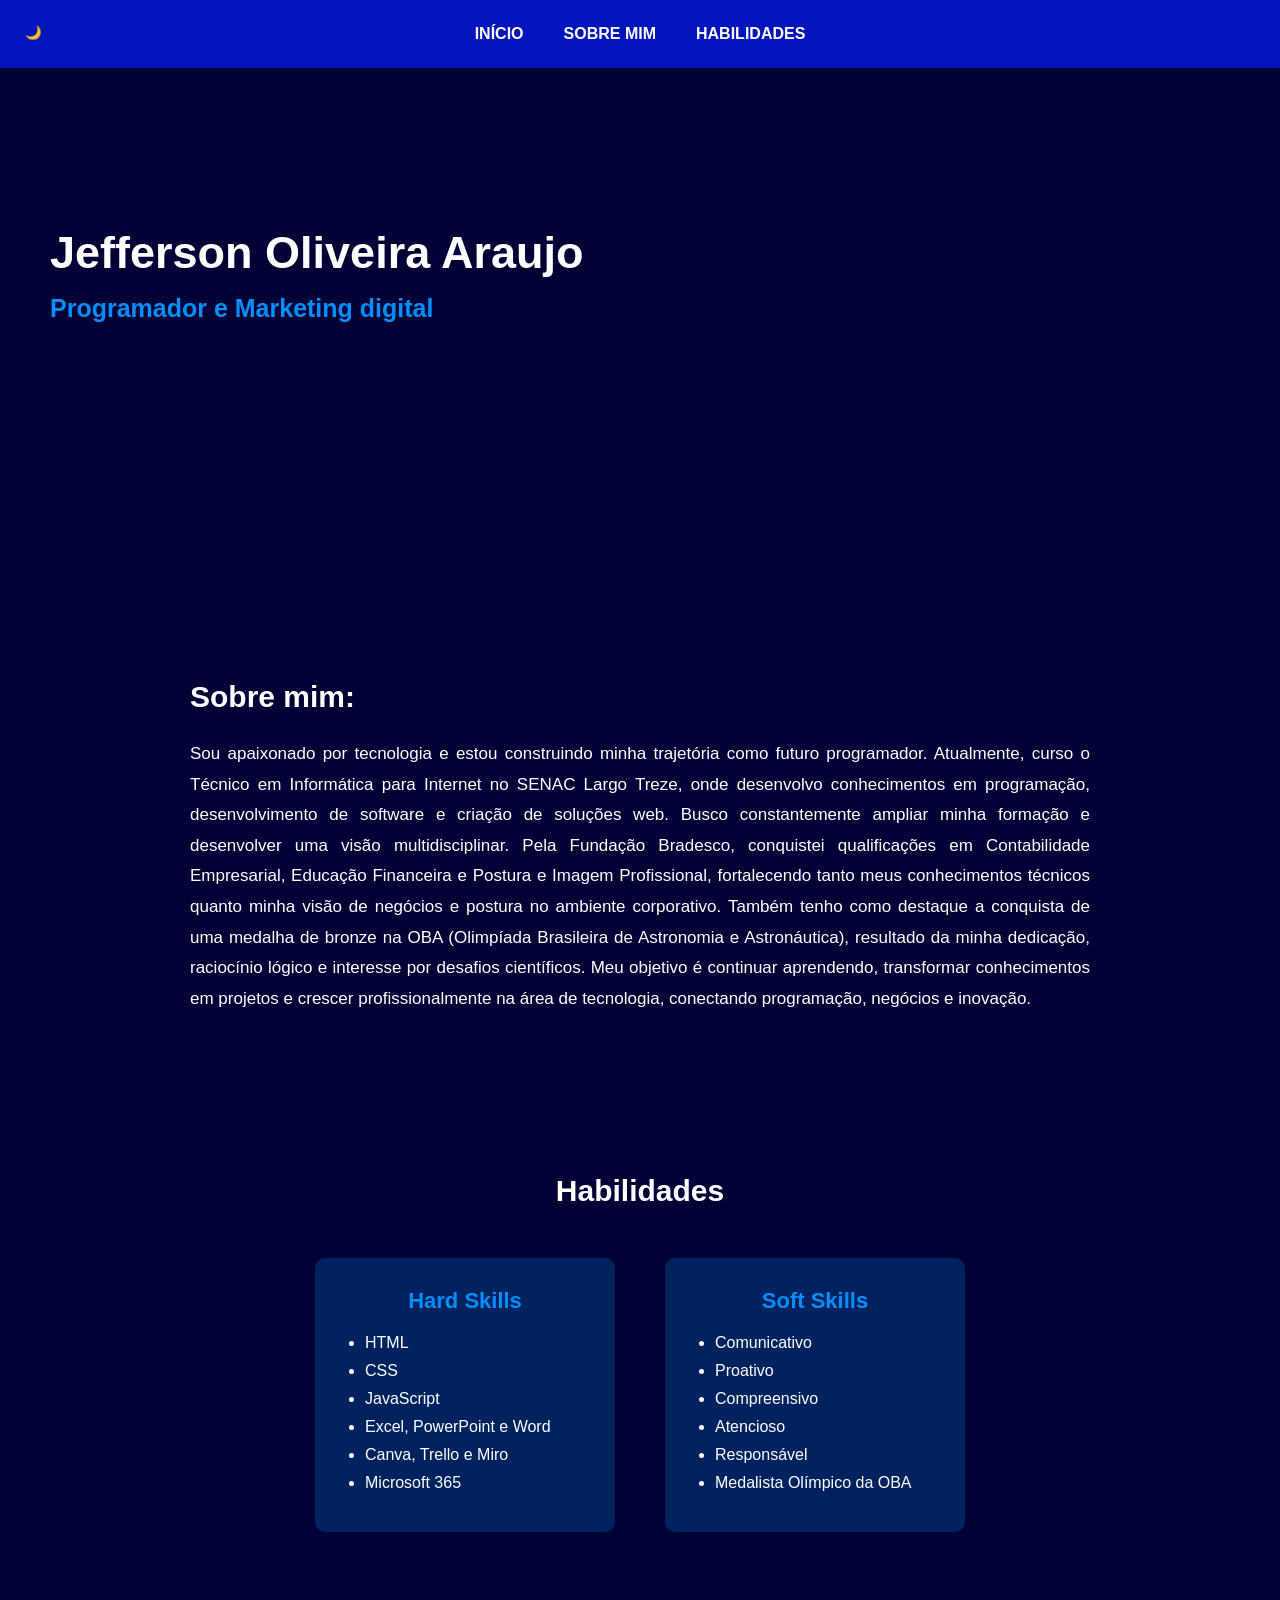
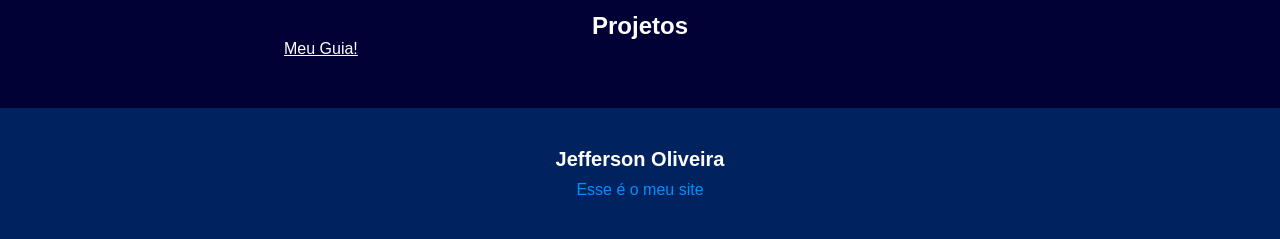
==== index.html @ c3631043 "Coloquei meu Guia" ====
<!DOCTYPE html>

<html lang="pt-BR">

<head>
   <title>Jefferson Oliveira Araujo</title>
   <link rel="stylesheet" href="style.css">
</head>

<body id="modoEscuro" class="modoClaro">
<header>

    <nav>
        <a href="#apres">Início</a>
        <a href="#sobre">Sobre mim</a>
        <a href="#habil">Habilidades</a>
    </nav>

    <button id="simples">🌙</button>
</header>


<main>

    <section id="apres">

        <div class="apresentacao">

            <h1>Jefferson Oliveira Araujo</h1>
            <h2>Programador e Marketing digital</h2>

        </div>

    </section>


    <section id="sobre">

        <div class="sobreTexto">

            <h3>Sobre mim:</h3>

            <p>
                Sou apaixonado por tecnologia e estou construindo minha trajetória como futuro programador.
                Atualmente, curso o Técnico em Informática para Internet no SENAC Largo Treze, onde desenvolvo
                conhecimentos em programação, desenvolvimento de software e criação de soluções web.

                Busco constantemente ampliar minha formação e desenvolver uma visão multidisciplinar.
                Pela Fundação Bradesco, conquistei qualificações em Contabilidade Empresarial, Educação
                Financeira e Postura e Imagem Profissional, fortalecendo tanto meus conhecimentos técnicos
                quanto minha visão de negócios e postura no ambiente corporativo.

                Também tenho como destaque a conquista de uma medalha de bronze na OBA (Olimpíada Brasileira
                de Astronomia e Astronáutica), resultado da minha dedicação, raciocínio lógico e interesse
                por desafios científicos.

                Meu objetivo é continuar aprendendo, transformar conhecimentos em projetos e crescer
                profissionalmente na área de tecnologia, conectando programação, negócios e inovação.
            </p>

        </div>

    </section>


    <section id="habil">

        <h3>Habilidades</h3>

        <div class="skillsContainer">

            <div class="skillBlock">

                <h4>Hard Skills</h4>

                <ul>
                    <li>HTML</li>
                    <li>CSS</li>
                    <li>JavaScript</li>
                    <li>Excel, PowerPoint e Word</li>
                    <li>Canva, Trello e Miro</li>
                    <li>Microsoft 365</li>
                </ul>

            </div>


            <div class="skillBlock">

                <h4>Soft Skills</h4>

                <ul>
                    <li>Comunicativo</li>
                    <li>Proativo</li>
                    <li>Compreensivo</li>
                    <li>Atencioso</li>
                    <li>Responsável</li>
                    <li>Medalista Olímpico da OBA</li>
                </ul>

            </div>

        </div>

    </section>

    <section>

        <h1 class="projeto">Projetos</h1>

        <a href="https://jeffersonoli2003.github.io/Guia/" id="guia">
            Meu Guia!
        </a>

    </section>
</main>


<footer>

    <h5>Jefferson Oliveira</h5>

    <p>Esse é o meu site</p>

</footer>

    <script src="app.js"></script>
</body>

</html>
---- style.css ----
/* CONFIGURAÇÕES GERAIS */
* {
    margin: 0;
    padding: 0;
    box-sizing: border-box;
}


/*CORPO DO SITE */
#simples{
     background-color: rgba(0, 0, 0, 0);
     color: #FFFFFF;
     position: absolute;
     top: 25px;
     border: none;
     transition: 1.0s;

}
#simples:hover{
    scale: 150%;

    background-color: #ffffff00;

}

.modoClaro{
    /* Cor de fundo da página */
    background-color: #010135;
    /* Cor padrão dos textos */
    color: #FFFFFF;
}
.modoEscuro{
    /* Cor de fundo da página */
    background-color: #0000ff;
    /* Cor padrão dos textos */
    color: #FFFFFF;
}

body {
    /* Fonte principal do site */
    font-family: Verdana, Geneva, Tahoma, sans-serif;


    /* Faz a página ocupar pelo menos a altura da tela */
    min-height: 100vh;
}


/*MENU*/

/* Cabeçalho */
header {
    width: 100%;

    /* Cor azul do menu */
    background-color: #0215bd;

    /* Espaçamento interno */
    padding: 25px;

    /* Deixa o menu fixo no topo */
    position: fixed;

    top: 0;
    left: 0;

    /* Faz o menu ficar acima dos outros elementos */
    z-index: 1000;
}


/* Área onde ficam os links */
nav {
    display: flex;

    /* Centraliza os links */
    justify-content: center;

    /* Alinha verticalmente */
    align-items: center;

    /* Espaço entre os links */
    gap: 40px;

}


/* Links do menu */
nav a {
    /* Cor do texto */
    color: #ffffff;

    /* Retira o sublinhado */
    text-decoration: none;

    /* Deixa o texto em maiúsculo */
    text-transform: uppercase;

    /* Deixa o texto em negrito */
    font-weight: bold;

    /* Tamanho da letra */
    font-size: 16px;

    /* IMPORTANTE:
       não colocamos background-color aqui.
       Assim o link fica transparente e mostra
       o fundo azul do menu. */
}


/* Quando passar o mouse no link */
nav a:hover {
    color: #FFFFFF;

    /* Aparece o sublinhado */
    text-decoration: underline;
}


/* ================================
   APRESENTAÇÃO
   ================================ */

#apres {
    /* Altura mínima da seção */
    min-height: 400px;

    /* Espaço para não ficar escondido atrás
       do menu fixo */
    padding-top: 150px;

    /* Espaço do lado esquerdo */
    padding-left: 50px;

    /* Usa Flexbox */
    display: flex;

    /* Centraliza verticalmente */
    align-items: center;
}


/* Título principal */
.apresentacao h1 { /* AQUI É MEU NOME*/
    font-size: 45px;

    /* Espaço abaixo do título */
    margin-bottom: 15px;
}


/* Subtítulo */
.apresentacao h2 { /* AQUI É O QUE EU SOU*/
    font-size: 25px;

    /* Azul claro */
    color: #028efa;
    
}


/* ================================
   SOBRE MIM
   ================================ */

#sobre {
    /* Espaçamento interno */
    padding: 80px 50px;

    /* Flexbox */
    display: flex;

    /* Centraliza o conteúdo */
    justify-content: center;
}


/* Área do texto */
.sobreTexto {
    /* Impede que o texto fique muito largo */
    max-width: 900px;
    /* Isso aqui faz o texto descer */
    margin-top: 200px;
}


/* Título "Sobre mim" */
.sobreTexto h3 {
    font-size: 30px;

    margin-bottom: 25px;
}


/* Parágrafo */
.sobreTexto p {
    font-size: 17px;

    /* Espaçamento entre as linhas */
    line-height: 1.8;

    /* Deixa o texto justificado */
    text-align: justify;
}


/* ================================
   HABILIDADES
   ================================ */

#habil {
    padding: 80px 50px;

    /* Centraliza os textos */
    text-align: center;
}


/* Título da seção */
#habil h3 {
    font-size: 30px;

    margin-bottom: 50px;
}


/* Container das habilidades */
.skillsContainer {
    display: flex;

    /* Centraliza os blocos */
    justify-content: center;

    /* Espaço entre os blocos */
    gap: 50px;
}


/* Cada bloco de habilidade */
.skillBlock {
    width: 300px;

    /* Fundo azul escuro */
    background-color: #00235f;

    /* Arredonda os cantos */
    border-radius: 10px;

    /* Espaçamento interno */
    padding: 30px;

    /* Texto alinhado à esquerda */
    text-align: left;

    /*Transição do bloco para "Subir"*/
    transition: 0.5s;
}

.skillBlock:hover{
    scale: 105%;
    color: black;
    background-color: white;
}

/* Título dentro do bloco */
.skillBlock h4 {
    color: #028efa;

    font-size: 22px;

    margin-bottom: 20px;

    text-align: center;
}


/* Lista */
.skillBlock ul {
    padding-left: 20px;
}


/* Itens da lista */
.skillBlock li {
    margin-bottom: 10px;
}


/* ================================
   RODAPÉ
   ================================ */

footer {
    background-color: #00235f;

    padding: 40px;

    /* Centraliza o conteúdo */
    text-align: center;

    /* Espaço acima do rodapé */
    margin-top: 50px;
}


/* Título do rodapé */
footer h5 {
    font-size: 20px;

    margin-bottom: 10px;
}


/* Texto do rodapé */
footer p {
    color: #028efa;
}

.projeto{
    text-align: center;
}

#guia{
    color: rgb(255, 255, 255);
    margin-left:284px;
}


/* ================================
   CELULAR / TABLET
   ================================ */

/*
   Essas regras serão usadas quando
   a tela tiver no máximo 768px.
*/

@media (max-width: 768px) {

    /* Diminui o espaço entre os links */
    nav {
        gap: 15px;
    }


    /* Diminui o tamanho dos links */
    nav a {
        font-size: 12px;
    }


    /* APRESENTAÇÃO NO CELULAR */
    #apres {
        padding-left: 25px;

        /* Centraliza o texto */
        text-align: center;

        /* Centraliza horizontalmente */
        justify-content: center;
    }


    /* Diminui o título */
    .apresentacao h1 {
        font-size: 30px;
    }


    /* Diminui o subtítulo */
    .apresentacao h2 {
        font-size: 18px;
    }


    /* SOBRE MIM */
    #sobre {
        padding: 50px 25px;
    }


    .sobreTexto p {
        font-size: 15px;
    }


    /* HABILIDADES */

    /* Coloca os blocos um embaixo do outro */
    .skillsContainer {
        flex-direction: column;

        /* Centraliza os blocos */
        align-items: center;
    }


    /* Ajusta a largura dos blocos */
    .skillBlock {
        width: 100%;

        max-width: 350px;
    }
}
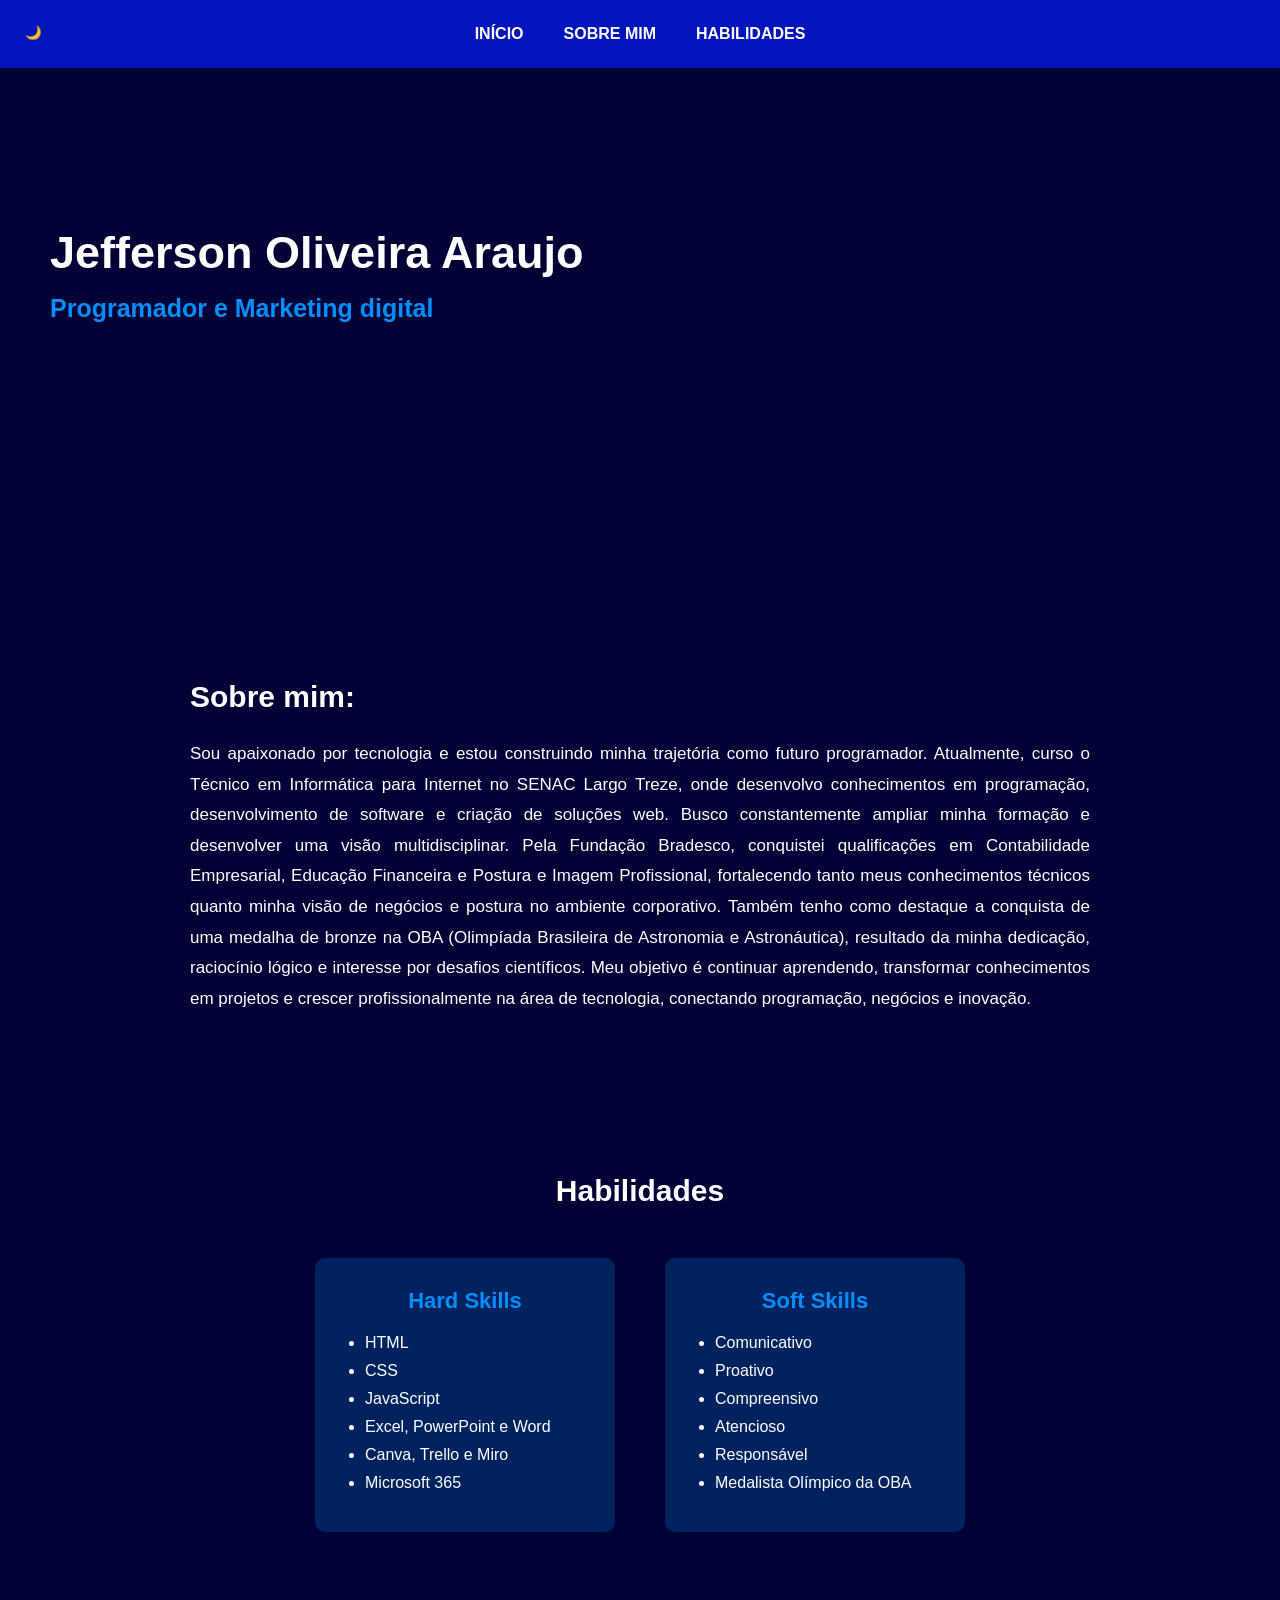
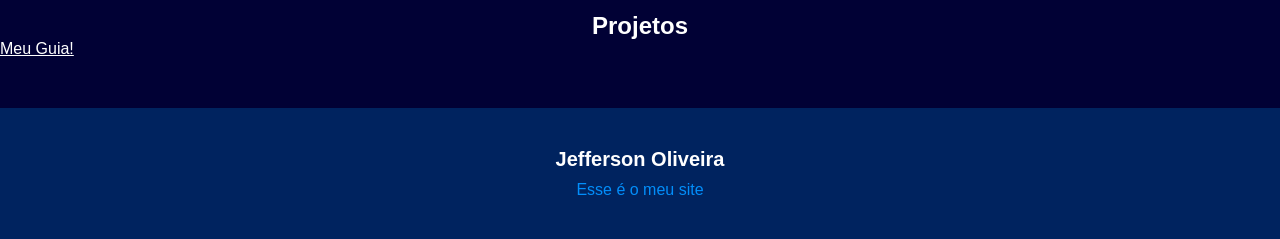
==== commit b3a2b87f: "sla" ====
--- a/index.html
+++ b/index.html
@@ -108,7 +108,7 @@
 
         <h1 class="projeto">Projetos</h1>
 
-        <a href="https://jeffersonoli2003.github.io/Guia/" id="guia">
+        <a href="https://jeffersonoli2003.github.io/Guia/" class="guia">
             Meu Guia!
         </a>
 
--- a/style.css
+++ b/style.css
@@ -321,9 +321,9 @@
     text-align: center;
 }
 
-#guia{
+.guia{
     color: rgb(255, 255, 255);
-    margin-left:284px;
+   align-items: center;
 }
 
 
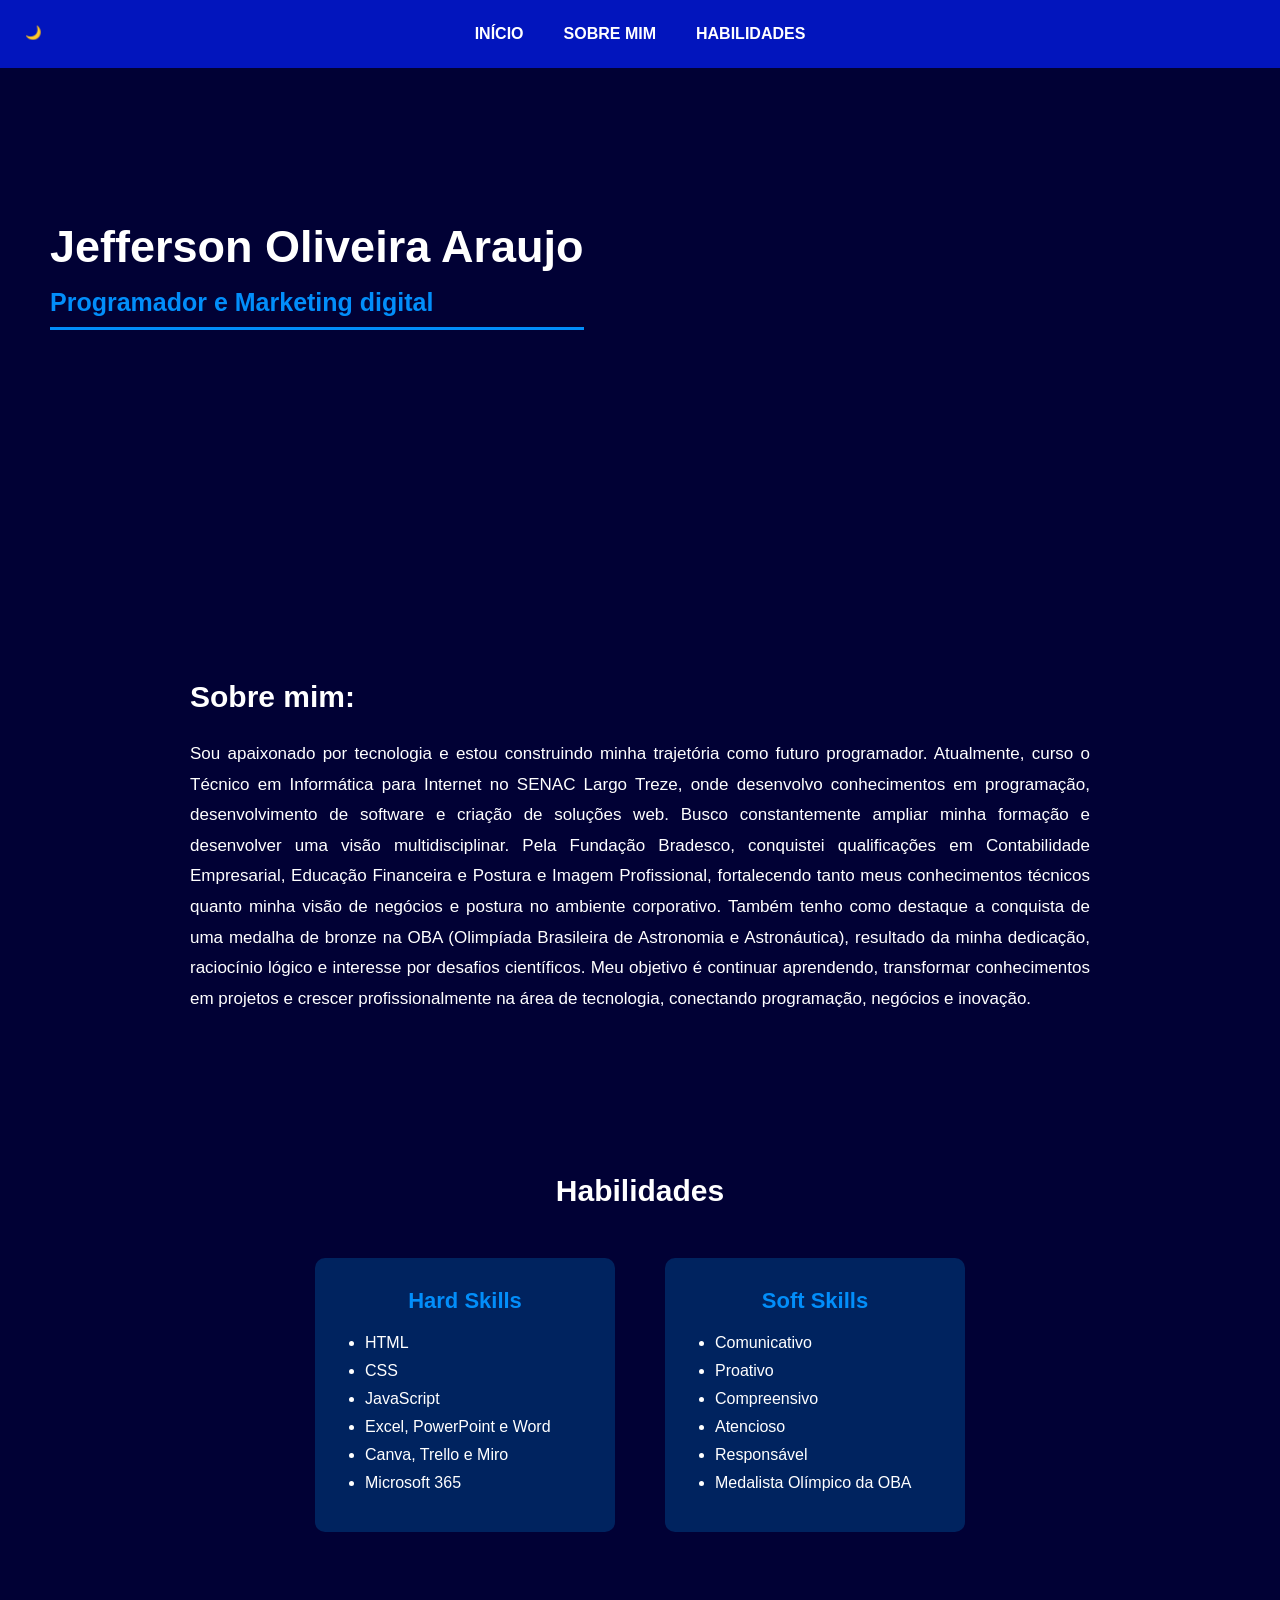
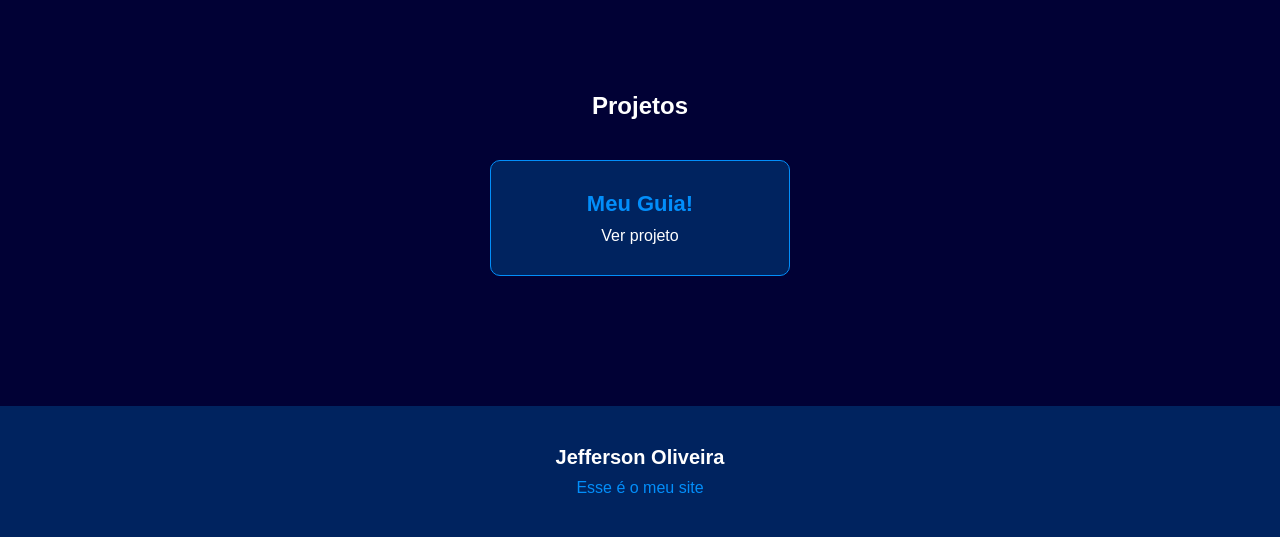
==== commit 83fc7cca: "Deixei mais legall" ====
--- a/index.html
+++ b/index.html
@@ -104,13 +104,14 @@
 
     </section>
 
-    <section>
+    <section id="projetos">
 
-        <h1 class="projeto">Projetos</h1>
+    <h1 class="projeto">Projetos</h1>
 
-        <a href="https://jeffersonoli2003.github.io/Guia/" class="guia">
-            Meu Guia!
-        </a>
+    <a href="https://jeffersonoli2003.github.io/Guia/" class="projetoBloco">
+        <h4>Meu Guia!</h4>
+        <p>Ver projeto</p>
+    </a>
 
     </section>
 </main>
--- a/style.css
+++ b/style.css
@@ -3,6 +3,43 @@
     margin: 0;
     padding: 0;
     box-sizing: border-box;
+}
+
+
+/* ================================
+   ANIMAÇÕES (keyframes)
+   ================================ */
+
+/* Entrada do texto da apresentação: sobe e aparece */
+@keyframes entrada {
+    from {
+        opacity: 0;
+        transform: translateY(30px);
+    }
+    to {
+        opacity: 1;
+        transform: translateY(0);
+    }
+}
+
+/* Menu desce suavemente ao carregar a página */
+@keyframes menuDesce {
+    from {
+        transform: translateY(-100%);
+    }
+    to {
+        transform: translateY(0);
+    }
+}
+
+/* Linha do subtítulo que se desenha da esquerda pra direita */
+@keyframes linhaCresce {
+    from {
+        transform: scaleX(0);
+    }
+    to {
+        transform: scaleX(1);
+    }
 }
 
 
@@ -13,14 +50,20 @@
      position: absolute;
      top: 25px;
      border: none;
+     cursor: pointer;
      transition: 1.0s;
 
 }
 #simples:hover{
     scale: 150%;
+    rotate: 20deg;
 
     background-color: #ffffff00;
 
+}
+#simples:active{
+    scale: 120%;
+    rotate: 360deg;
 }
 
 .modoClaro{
@@ -43,6 +86,14 @@
 
     /* Faz a página ocupar pelo menos a altura da tela */
     min-height: 100vh;
+
+    /* Troca de modo claro/escuro acontece suave */
+    transition: background-color 0.6s ease;
+}
+
+/* Rolagem suave quando clica nos links do menu */
+html {
+    scroll-behavior: smooth;
 }
 
 
@@ -66,6 +117,9 @@
 
     /* Faz o menu ficar acima dos outros elementos */
     z-index: 1000;
+
+    /* Animação de entrada do menu */
+    animation: menuDesce 0.7s ease-out both;
 }
 
 
@@ -102,19 +156,30 @@
     /* Tamanho da letra */
     font-size: 16px;
 
-    /* IMPORTANTE:
-       não colocamos background-color aqui.
-       Assim o link fica transparente e mostra
-       o fundo azul do menu. */
+    /* Necessário para posicionar a linha animada */
+    position: relative;
+}
+
+/* Linha que cresce embaixo do link (no lugar do sublinhado) */
+nav a::after {
+    content: "";
+    position: absolute;
+    left: 0;
+    bottom: -6px;
+    width: 100%;
+    height: 2px;
+    background-color: #ffffff;
+
+    transform: scaleX(0);
+    transform-origin: left;
+    transition: transform 0.35s ease;
 }
 
 
 /* Quando passar o mouse no link */
-nav a:hover {
-    color: #FFFFFF;
-
-    /* Aparece o sublinhado */
-    text-decoration: underline;
+nav a:hover::after,
+nav a:focus-visible::after {
+    transform: scaleX(1);
 }
 
 
@@ -147,6 +212,9 @@
 
     /* Espaço abaixo do título */
     margin-bottom: 15px;
+
+    /* Entra primeiro */
+    animation: entrada 0.9s ease-out 0.4s both;
 }
 
 
@@ -156,7 +224,22 @@
 
     /* Azul claro */
     color: #028efa;
-    
+
+    /* Entra logo depois do nome */
+    animation: entrada 0.9s ease-out 0.75s both;
+}
+
+/* Linha azul que se desenha embaixo do subtítulo */
+.apresentacao h2::after {
+    content: "";
+    display: block;
+    width: 100%;
+    height: 3px;
+    margin-top: 10px;
+    background-color: #028efa;
+
+    transform-origin: left;
+    animation: linhaCresce 0.9s ease-out 1.3s both;
 }
 
 
@@ -253,14 +336,16 @@
     /* Texto alinhado à esquerda */
     text-align: left;
 
-    /*Transição do bloco para "Subir"*/
-    transition: 0.5s;
+    /* Transição suave do hover */
+    transition: scale 0.4s ease, background-color 0.4s ease,
+                color 0.4s ease, box-shadow 0.4s ease;
 }
 
 .skillBlock:hover{
     scale: 105%;
     color: black;
     background-color: white;
+    box-shadow: 0 12px 30px rgba(2, 142, 250, 0.35);
 }
 
 /* Título dentro do bloco */
@@ -284,7 +369,21 @@
 /* Itens da lista */
 .skillBlock li {
     margin-bottom: 10px;
-}
+
+    /* Item anda um pouquinho quando o bloco está em hover */
+    transition: transform 0.3s ease;
+}
+
+.skillBlock:hover li {
+    transform: translateX(6px);
+}
+
+/* Os itens vão em sequência (efeito cascata) */
+.skillBlock:hover li:nth-child(2) { transition-delay: 0.04s; }
+.skillBlock:hover li:nth-child(3) { transition-delay: 0.08s; }
+.skillBlock:hover li:nth-child(4) { transition-delay: 0.12s; }
+.skillBlock:hover li:nth-child(5) { transition-delay: 0.16s; }
+.skillBlock:hover li:nth-child(6) { transition-delay: 0.20s; }
 
 
 /* ================================
@@ -321,9 +420,95 @@
     text-align: center;
 }
 
-.guia{
-    color: rgb(255, 255, 255);
-   align-items: center;
+/* ================================
+   PROJETOS (bloco flutuante)
+   ================================ */
+
+@keyframes flutua {
+    0%, 100% {
+        translate: 0 0;
+        box-shadow: 0 10px 20px rgba(0, 0, 0, 0.35);
+    }
+    50% {
+        translate: 0 -14px;
+        box-shadow: 0 28px 32px rgba(0, 0, 0, 0.25);
+    }
+}
+
+#projetos {
+    padding: 80px 50px;
+
+    display: flex;
+    flex-direction: column;
+    align-items: center;
+    gap: 40px;
+}
+
+/* Bloco do projeto */
+.projetoBloco {
+    display: block;
+    width: 300px;
+    padding: 30px;
+
+    background-color: #00235f;
+    border-radius: 10px;
+    border: 1px solid #028efa;
+
+    color: #ffffff;
+    text-decoration: none;
+    text-align: center;
+
+    /* Fica flutuando sem parar */
+    animation: flutua 4s ease-in-out infinite;
+
+    transition: scale 0.4s ease, background-color 0.4s ease, color 0.4s ease;
+}
+
+.projetoBloco h4 {
+    font-size: 22px;
+    color: #028efa;
+    margin-bottom: 10px;
+    transition: color 0.4s ease;
+}
+
+/* Ao passar o mouse: para de flutuar e vem pra frente */
+.projetoBloco:hover,
+.projetoBloco:focus-visible {
+    animation-play-state: paused;
+    scale: 108%;
+    background-color: #ffffff;
+    color: #000000;
+}
+
+.projetoBloco:hover h4,
+.projetoBloco:focus-visible h4 {
+    color: #0215bd;
+}
+
+
+/* ================================
+   ENTRADA AO ROLAR A PÁGINA
+   (só em navegadores que suportam;
+   nos outros, tudo aparece normal)
+   ================================ */
+
+@keyframes aparece {
+    from {
+        opacity: 0;
+        translate: 0 40px;
+    }
+    to {
+        opacity: 1;
+        translate: 0 0;
+    }
+}
+
+@supports (animation-timeline: view()) {
+    .skillBlock {
+        animation: aparece linear both;
+        animation-timeline: view();
+        animation-range: entry 0% entry 60%;
+    }
 }
 
 
@@ -404,3 +589,19 @@
     }
 }
 
+
+/* ================================
+   ACESSIBILIDADE
+   Quem desativa animações no sistema
+   não vê movimento nenhum.
+   ================================ */
+
+@media (prefers-reduced-motion: reduce) {
+    *,
+    *::before,
+    *::after {
+        animation: none !important;
+        transition: none !important;
+        scroll-behavior: auto !important;
+    }
+}
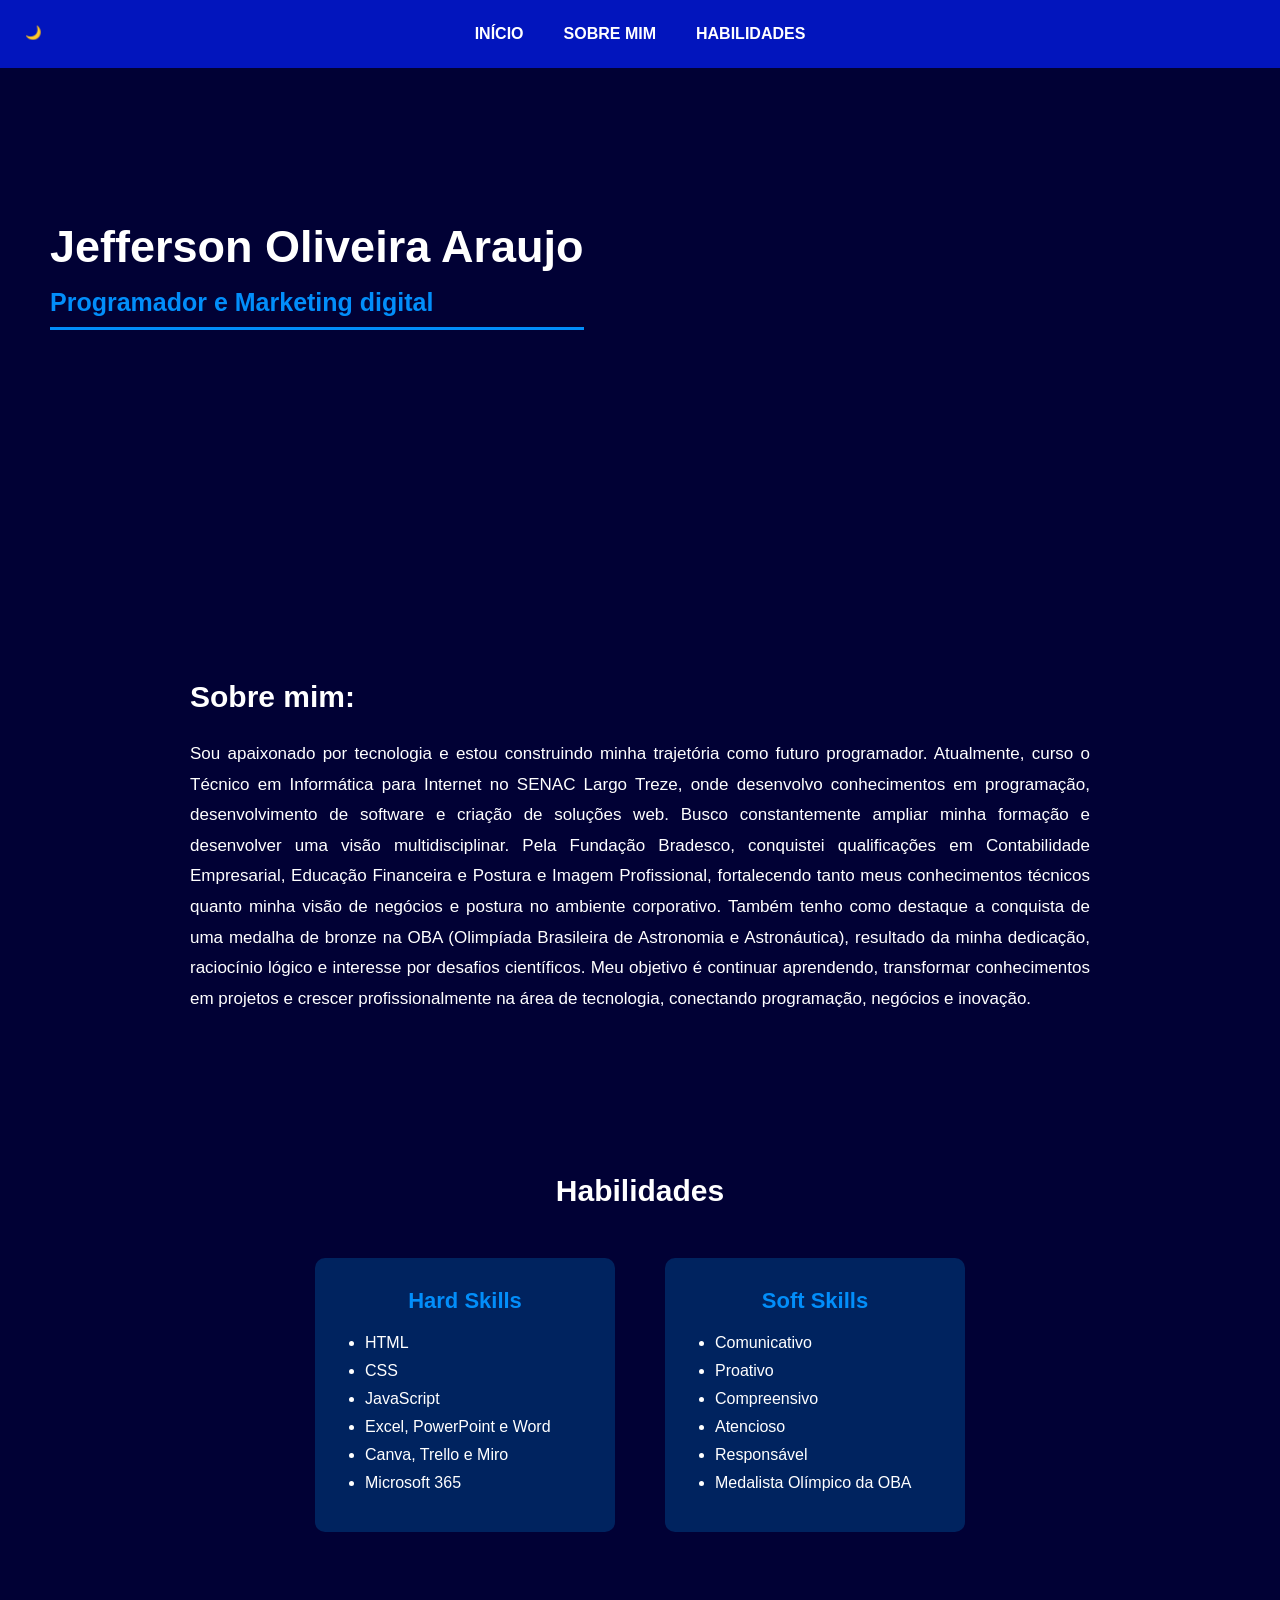
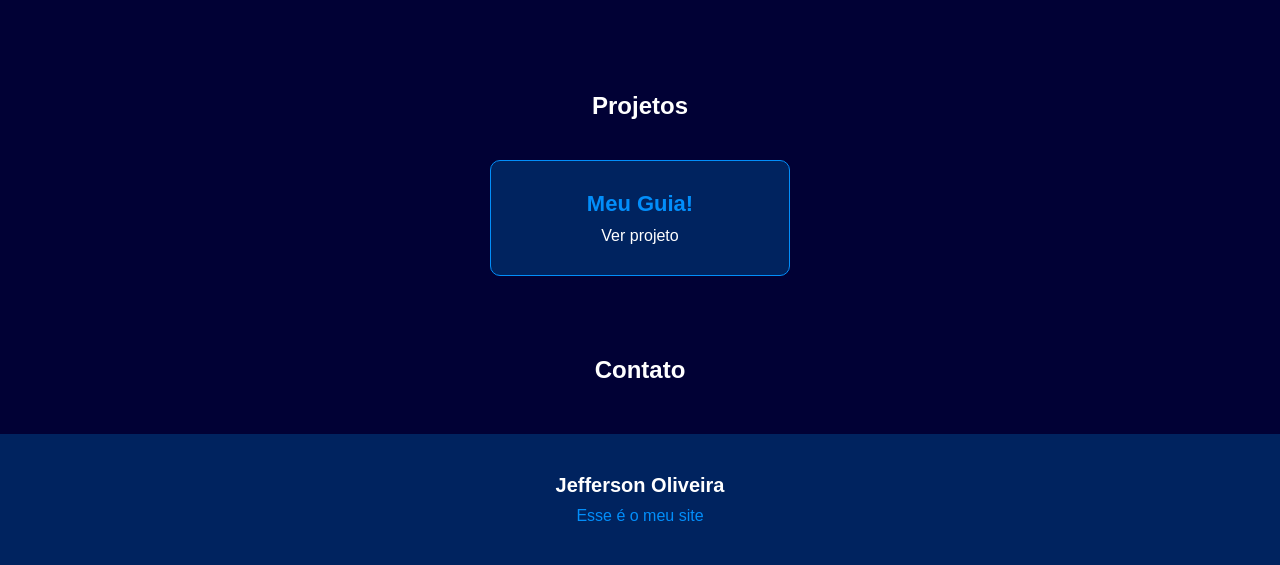
==== commit 4bad3ad3: "fazer o resto em casa" ====
--- a/index.html
+++ b/index.html
@@ -114,6 +114,10 @@
     </a>
 
     </section>
+    <section class="contato">
+        <h2>Contato</h2>
+        
+    </section>
 </main>
 
 
--- a/style.css
+++ b/style.css
@@ -511,7 +511,9 @@
     }
 }
 
-
+.contato{
+    text-align: center;
+}
 /* ================================
    CELULAR / TABLET
    ================================ */
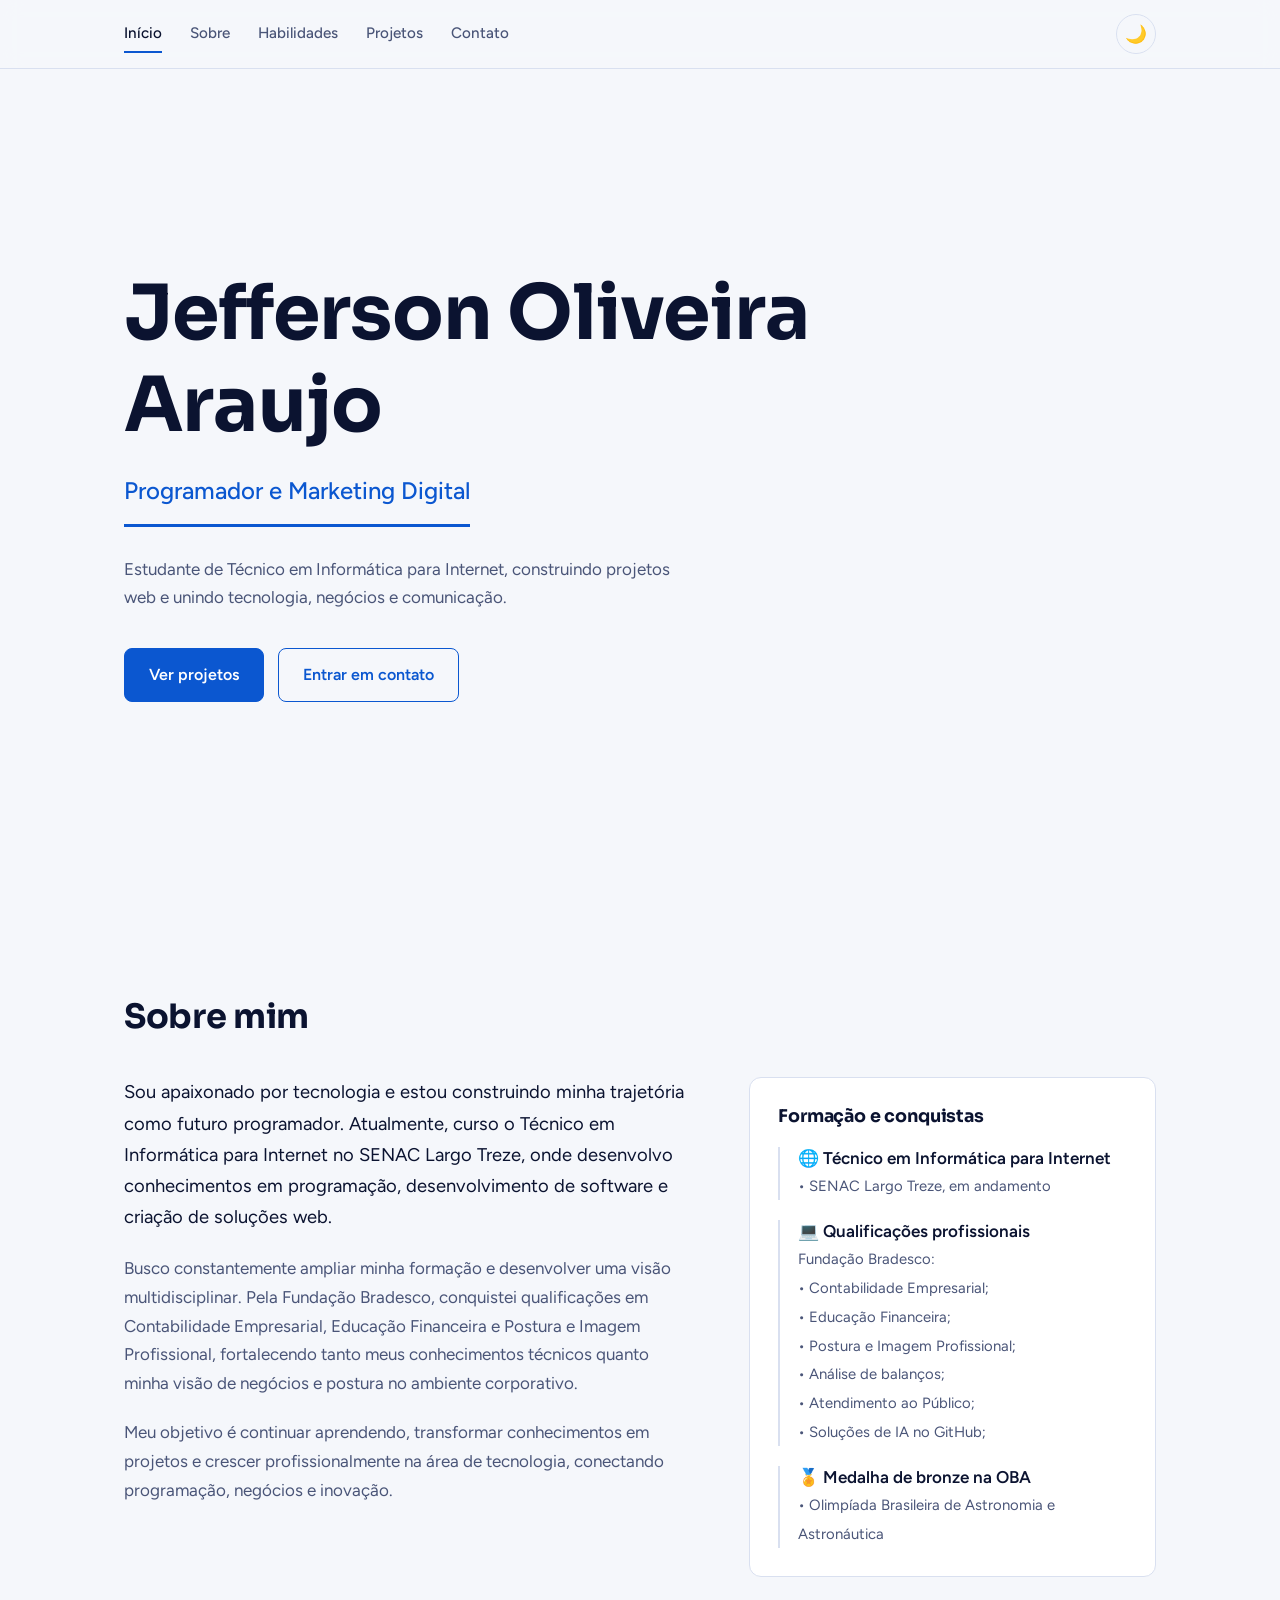
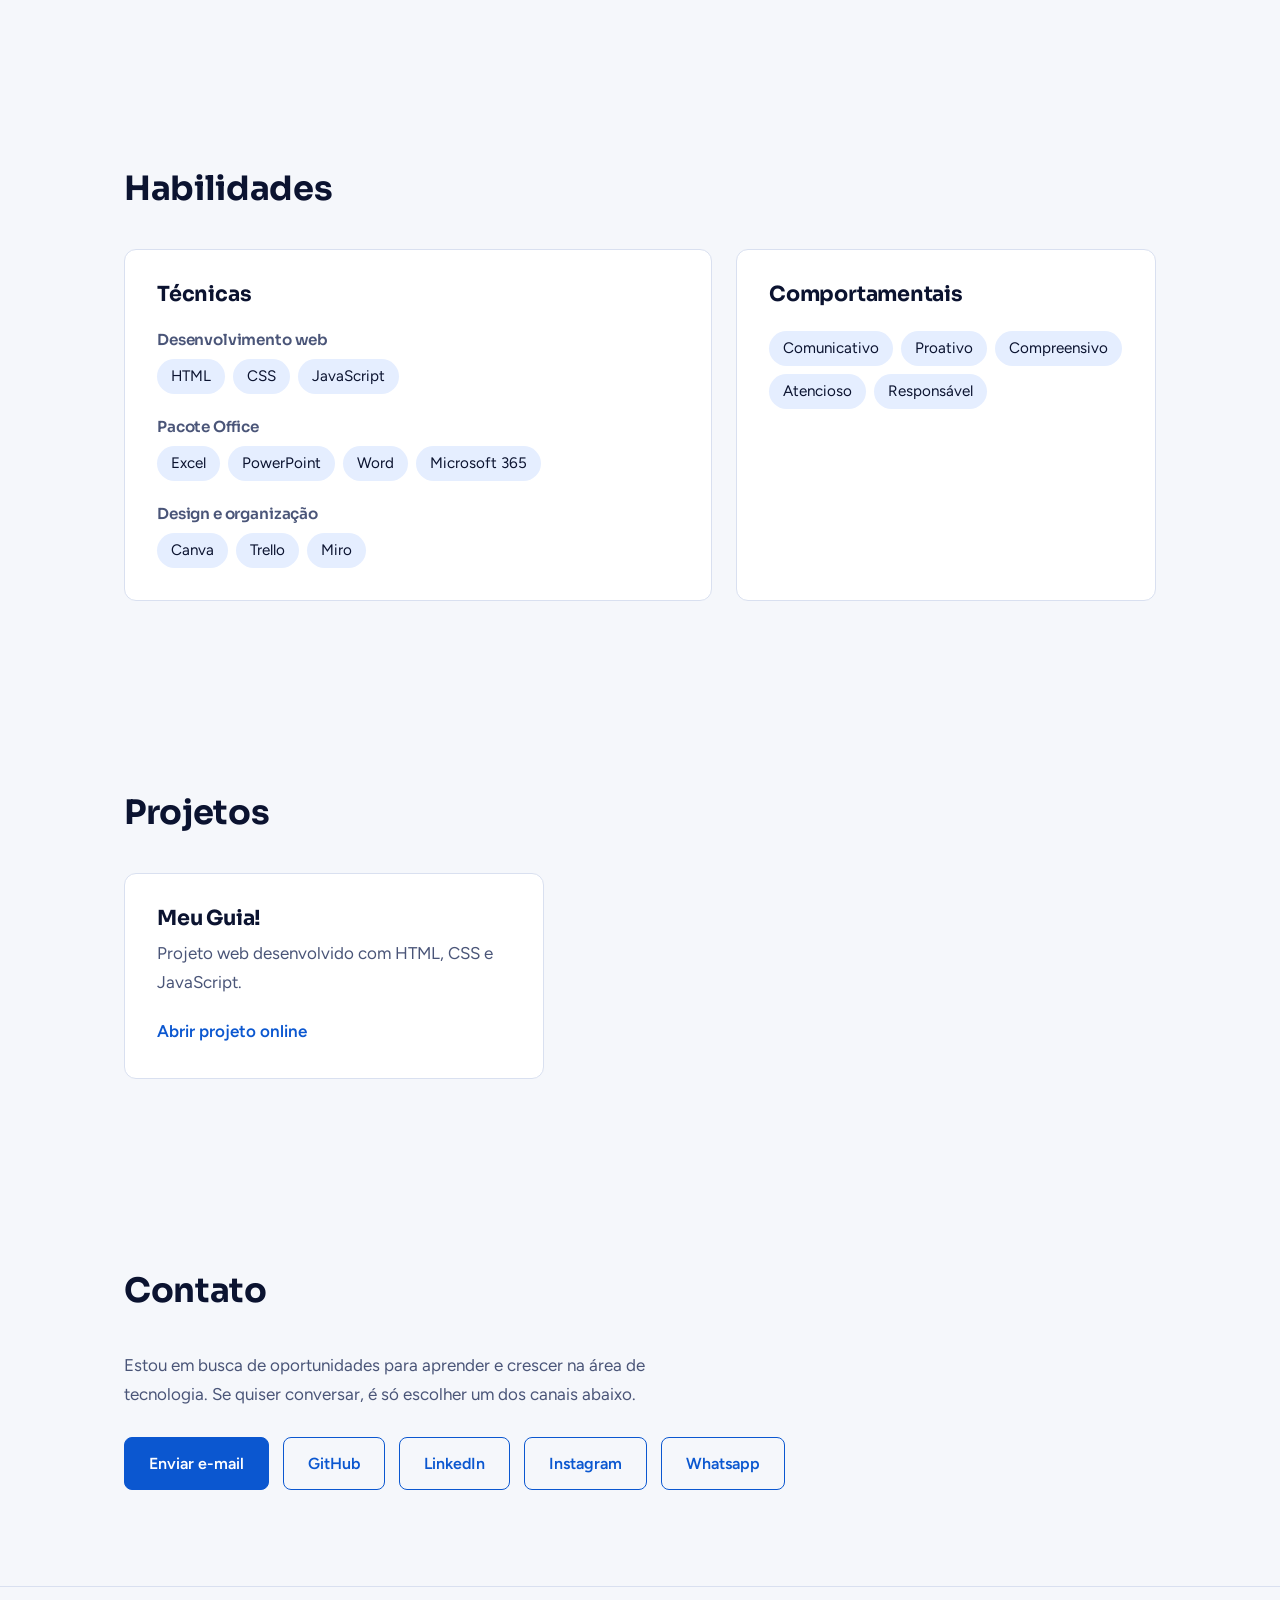
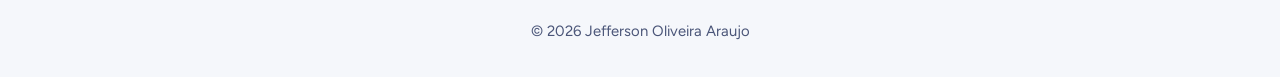
==== commit 8e67223c: "Deixei meu portifólio mais profissional" ====
--- a/index.html
+++ b/index.html
@@ -1,135 +1,234 @@
 <!DOCTYPE html>
-
 <html lang="pt-BR">
 
 <head>
-   <title>Jefferson Oliveira Araujo</title>
-   <link rel="stylesheet" href="style.css">
+    <meta charset="UTF-8">
+    <!-- Sem esta linha o site não se ajusta ao celular -->
+    <meta name="viewport" content="width=device-width, initial-scale=1">
+    <title>Jefferson Oliveira Araujo | Programador e Marketing Digital</title>
+    <meta name="description" content="Portfólio de Jefferson Oliveira Araujo, estudante de Técnico em Informática para Internet no SENAC, com foco em desenvolvimento web e marketing digital.">
+
+    <!-- Fontes -->
+    <link rel="preconnect" href="https://fonts.googleapis.com">
+    <link rel="preconnect" href="https://fonts.gstatic.com" crossorigin>
+    <link href="https://fonts.googleapis.com/css2?family=Figtree:wght@400;500;600&family=Sora:wght@600;700&display=swap" rel="stylesheet">
+
+    <link rel="stylesheet" href="style.css">
+
+    <!-- Define o tema antes da página aparecer (evita piscar branco) -->
+    <script>
+        try {
+            var tema = localStorage.getItem("tema") ||
+                (window.matchMedia("(prefers-color-scheme: dark)").matches ? "dark" : "light");
+            document.documentElement.setAttribute("data-theme", tema);
+        } catch (e) {}
+    </script>
 </head>
 
-<body id="modoEscuro" class="modoClaro">
-<header>
-
-    <nav>
-        <a href="#apres">Início</a>
-        <a href="#sobre">Sobre mim</a>
-        <a href="#habil">Habilidades</a>
-    </nav>
-
-    <button id="simples">🌙</button>
-</header>
-
-
-<main>
-
-    <section id="apres">
-
-        <div class="apresentacao">
-
-            <h1>Jefferson Oliveira Araujo</h1>
-            <h2>Programador e Marketing digital</h2>
+<body>
+
+    <a class="skip-link" href="#sobre">Pular para o conteúdo</a>
+
+    <header class="site-header">
+        <div class="wrap header-inner">
+
+
+            <nav aria-label="Menu principal">
+                <ul class="nav-list">
+                    <li><a href="#inicio">Início</a></li>
+                    <li><a href="#sobre">Sobre</a></li>
+                    <li><a href="#habilidades">Habilidades</a></li>
+                    <li><a href="#projetos">Projetos</a></li>
+                    <li><a href="#contato">Contato</a></li>
+                </ul>
+            </nav>
+
+            <button class="theme-toggle" id="theme-toggle" type="button" aria-label="Alternar tema claro e escuro">🌙</button>
 
         </div>
-
-    </section>
-
-
-    <section id="sobre">
-
-        <div class="sobreTexto">
-
-            <h3>Sobre mim:</h3>
-
-            <p>
-                Sou apaixonado por tecnologia e estou construindo minha trajetória como futuro programador.
-                Atualmente, curso o Técnico em Informática para Internet no SENAC Largo Treze, onde desenvolvo
-                conhecimentos em programação, desenvolvimento de software e criação de soluções web.
-
-                Busco constantemente ampliar minha formação e desenvolver uma visão multidisciplinar.
-                Pela Fundação Bradesco, conquistei qualificações em Contabilidade Empresarial, Educação
-                Financeira e Postura e Imagem Profissional, fortalecendo tanto meus conhecimentos técnicos
-                quanto minha visão de negócios e postura no ambiente corporativo.
-
-                Também tenho como destaque a conquista de uma medalha de bronze na OBA (Olimpíada Brasileira
-                de Astronomia e Astronáutica), resultado da minha dedicação, raciocínio lógico e interesse
-                por desafios científicos.
-
-                Meu objetivo é continuar aprendendo, transformar conhecimentos em projetos e crescer
-                profissionalmente na área de tecnologia, conectando programação, negócios e inovação.
-            </p>
-
+    </header>
+
+
+    <main>
+
+        <!-- INÍCIO -->
+        <section id="inicio">
+            <div class="wrap hero">
+                <h1>Jefferson Oliveira Araujo</h1>
+                <p class="hero-role">Programador e Marketing Digital</p>
+                <p class="hero-text">
+                    Estudante de Técnico em Informática para Internet, construindo projetos web
+                    e unindo tecnologia, negócios e comunicação.
+                </p>
+                <div class="hero-actions">
+                    <a class="btn btn-primary" href="#projetos">Ver projetos</a>
+                    <a class="btn btn-secondary" href="#contato">Entrar em contato</a>
+                </div>
+            </div>
+        </section>
+
+
+        <!-- SOBRE -->
+        <section id="sobre">
+            <div class="wrap">
+                <h2 class="section-title">Sobre mim</h2>
+
+                <div class="about-grid">
+
+                    <div class="about-text">
+                        <p>
+                            Sou apaixonado por tecnologia e estou construindo minha trajetória como futuro programador.
+                            Atualmente, curso o Técnico em Informática para Internet no SENAC Largo Treze, onde desenvolvo
+                            conhecimentos em programação, desenvolvimento de software e criação de soluções web.
+                        </p>
+                        <p>
+                            Busco constantemente ampliar minha formação e desenvolver uma visão multidisciplinar.
+                            Pela Fundação Bradesco, conquistei qualificações em Contabilidade Empresarial, Educação
+                            Financeira e Postura e Imagem Profissional, fortalecendo tanto meus conhecimentos técnicos
+                            quanto minha visão de negócios e postura no ambiente corporativo.
+                        </p>
+                        <p>
+                            Meu objetivo é continuar aprendendo, transformar conhecimentos em projetos e crescer
+                            profissionalmente na área de tecnologia, conectando programação, negócios e inovação.
+                        </p>
+                    </div>
+
+                    <aside class="about-aside" aria-labelledby="formacao-titulo">
+                        <h3 id="formacao-titulo">Formação e conquistas</h3>
+                        <ul class="timeline">
+                            <li>
+                                <strong>🌐  Técnico em Informática para Internet</strong>
+                                <span>• SENAC Largo Treze, em andamento</span>
+                            </li>
+                            <li>
+                                <strong>💻  Qualificações profissionais</strong>
+                                <span>
+                                    Fundação Bradesco: 
+                                    <br>• Contabilidade Empresarial;
+                                    <br>• Educação Financeira;
+                                    <br>• Postura e Imagem Profissional;
+                                    <br>• Análise de balanços;
+                                    <br>• Atendimento ao Público;
+                                    <br>• Soluções de IA no GitHub;
+                                </span>
+                            </li>
+                            <li>
+                                <strong>🏅  Medalha de bronze na OBA</strong>
+                                <span>• Olimpíada Brasileira de Astronomia e Astronáutica</span>
+                            </li>
+                        </ul>
+                    </aside>
+
+                </div>
+            </div>
+        </section>
+
+
+        <!-- HABILIDADES -->
+        <section id="habilidades">
+            <div class="wrap">
+                <h2 class="section-title">Habilidades</h2>
+
+                <div class="skills-grid">
+
+                    <div class="skill-panel">
+                        <h3>Técnicas</h3>
+
+                        <div class="skill-group">
+                            <h4>Desenvolvimento web</h4>
+                            <ul class="tags">
+                                <li>HTML</li>
+                                <li>CSS</li>
+                                <li>JavaScript</li>
+                            </ul>
+                        </div>
+
+                        <div class="skill-group">
+                            <h4>Pacote Office</h4>
+                            <ul class="tags">
+                                <li>Excel</li>
+                                <li>PowerPoint</li>
+                                <li>Word</li>
+                                <li>Microsoft 365</li>
+                            </ul>
+                        </div>
+
+                        <div class="skill-group">
+                            <h4>Design e organização</h4>
+                            <ul class="tags">
+                                <li>Canva</li>
+                                <li>Trello</li>
+                                <li>Miro</li>
+                            </ul>
+                        </div>
+                    </div>
+
+                    <div class="skill-panel">
+                        <h3>Comportamentais</h3>
+                        <ul class="tags">
+                            <li>Comunicativo</li>
+                            <li>Proativo</li>
+                            <li>Compreensivo</li>
+                            <li>Atencioso</li>
+                            <li>Responsável</li>
+                        </ul>
+                    </div>
+
+                </div>
+            </div>
+        </section>
+
+
+        <!-- PROJETOS -->
+        <section id="projetos">
+            <div class="wrap">
+                <h2 class="section-title">Projetos</h2>
+
+                <a class="project-card" href="https://jeffersonoli2003.github.io/Guia/" target="_blank" rel="noopener noreferrer">
+                    <h3>Meu Guia!</h3>
+                    <!-- DICA: troque esta frase por uma descrição real do projeto
+                         (o que ele faz e quais tecnologias você usou) -->
+                    <p>Projeto web desenvolvido com HTML, CSS e JavaScript.</p>
+                    <span class="project-link">Abrir projeto online</span>
+                </a>
+            </div>
+        </section>
+
+
+        <!-- CONTATO -->
+        <section id="contato">
+            <div class="wrap">
+                <h2 class="section-title">Contato</h2>
+                <p>
+                    Estou em busca de oportunidades para aprender e crescer na área de tecnologia.
+                    Se quiser conversar, é só escolher um dos canais abaixo.
+                </p>
+
+                <div class="contact-links">
+                    <!-- IMPORTANTE: troque pelos seus dados reais -->
+                    <a class="btn btn-primary" href="mailto:jefferson.oliveiraara@gmail.com">Enviar e-mail</a>
+
+                    <a class="btn btn-secondary" href="https://github.com/jeffersonoli2003" target="_blank" rel="noopener noreferrer">GitHub</a>
+
+                    <a class="btn btn-secondary" href="https://www.linkedin.com/in/jefferson-oliveira-a97614431/" target="_blank" rel="noopener noreferrer">LinkedIn</a>
+
+                    <a class="btn btn-secondary" href="https://www.instagram.com/eagle_produtor/" target="_blank" rel="noopener noreferrer">Instagram</a>
+
+                    <a class="btn btn-secondary" href="https://wa.me//5511994928754?text=Ol%C3%A1%20Jefferson,%20tudo%20bem?" target="_blank" rel="noopener noreferrer">Whatsapp</a>
+                </div>
+            </div>
+        </section>
+
+    </main>
+
+
+    <footer class="site-footer">
+        <div class="wrap">
+            <p>© 2026 Jefferson Oliveira Araujo</p>
         </div>
-
-    </section>
-
-
-    <section id="habil">
-
-        <h3>Habilidades</h3>
-
-        <div class="skillsContainer">
-
-            <div class="skillBlock">
-
-                <h4>Hard Skills</h4>
-
-                <ul>
-                    <li>HTML</li>
-                    <li>CSS</li>
-                    <li>JavaScript</li>
-                    <li>Excel, PowerPoint e Word</li>
-                    <li>Canva, Trello e Miro</li>
-                    <li>Microsoft 365</li>
-                </ul>
-
-            </div>
-
-
-            <div class="skillBlock">
-
-                <h4>Soft Skills</h4>
-
-                <ul>
-                    <li>Comunicativo</li>
-                    <li>Proativo</li>
-                    <li>Compreensivo</li>
-                    <li>Atencioso</li>
-                    <li>Responsável</li>
-                    <li>Medalista Olímpico da OBA</li>
-                </ul>
-
-            </div>
-
-        </div>
-
-    </section>
-
-    <section id="projetos">
-
-    <h1 class="projeto">Projetos</h1>
-
-    <a href="https://jeffersonoli2003.github.io/Guia/" class="projetoBloco">
-        <h4>Meu Guia!</h4>
-        <p>Ver projeto</p>
-    </a>
-
-    </section>
-    <section class="contato">
-        <h2>Contato</h2>
-        
-    </section>
-</main>
-
-
-<footer>
-
-    <h5>Jefferson Oliveira</h5>
-
-    <p>Esse é o meu site</p>
-
-</footer>
-
-    <script src="app.js"></script>
+    </footer>
+
+    <script src="app.js" defer></script>
 </body>
 
-</html>
+</html>
--- a/style.css
+++ b/style.css
@@ -1,603 +1,514 @@
-/* CONFIGURAÇÕES GERAIS */
+/* ==========================================================
+   PORTFÓLIO – Jefferson Oliveira Araujo
+   Organização:
+   1. Variáveis (cores e fontes) e tema claro/escuro
+   2. Base
+   3. Cabeçalho e menu
+   4. Início
+   5. Sobre mim
+   6. Habilidades
+   7. Projetos
+   8. Contato e rodapé
+   9. Responsivo e acessibilidade
+   ========================================================== */
+
+
+/* ---------- 1. VARIÁVEIS ----------
+   Para mudar o visual do site inteiro, altere só estas cores. */
+:root {
+    --bg: #f5f7fb;
+    --surface: #ffffff;
+    --text: #0b1330;
+    --muted: #4a5578;
+    --line: #d9e0f0;
+    --accent: #0b57d0;
+    --accent-soft: #e5eeff;
+    --on-accent: #ffffff;
+
+    --font-title: "Sora", "Segoe UI", Verdana, sans-serif;
+    --font-body: "Figtree", "Segoe UI", Verdana, sans-serif;
+
+    --wrap: 1080px;
+    --header-h: 68px;
+}
+
+/* Tema escuro (ativado pelo botão ou pela preferência do sistema) */
+:root[data-theme="dark"] {
+    --bg: #070c24;
+    --surface: #0d1534;
+    --text: #e9edfb;
+    --muted: #a3afd3;
+    --line: #1d2850;
+    --accent: #4aa8ff;
+    --accent-soft: #11224d;
+    --on-accent: #04122b;
+}
+
+
+/* ---------- 2. BASE ---------- */
 * {
     margin: 0;
     padding: 0;
     box-sizing: border-box;
 }
 
-
-/* ================================
-   ANIMAÇÕES (keyframes)
-   ================================ */
-
-/* Entrada do texto da apresentação: sobe e aparece */
-@keyframes entrada {
-    from {
-        opacity: 0;
-        transform: translateY(30px);
-    }
-    to {
-        opacity: 1;
-        transform: translateY(0);
-    }
-}
-
-/* Menu desce suavemente ao carregar a página */
-@keyframes menuDesce {
-    from {
-        transform: translateY(-100%);
-    }
-    to {
-        transform: translateY(0);
-    }
-}
-
-/* Linha do subtítulo que se desenha da esquerda pra direita */
-@keyframes linhaCresce {
-    from {
-        transform: scaleX(0);
-    }
-    to {
-        transform: scaleX(1);
-    }
-}
-
-
-/*CORPO DO SITE */
-#simples{
-     background-color: rgba(0, 0, 0, 0);
-     color: #FFFFFF;
-     position: absolute;
-     top: 25px;
-     border: none;
-     cursor: pointer;
-     transition: 1.0s;
-
-}
-#simples:hover{
-    scale: 150%;
-    rotate: 20deg;
-
-    background-color: #ffffff00;
-
-}
-#simples:active{
-    scale: 120%;
-    rotate: 360deg;
-}
-
-.modoClaro{
-    /* Cor de fundo da página */
-    background-color: #010135;
-    /* Cor padrão dos textos */
-    color: #FFFFFF;
-}
-.modoEscuro{
-    /* Cor de fundo da página */
-    background-color: #0000ff;
-    /* Cor padrão dos textos */
-    color: #FFFFFF;
-}
-
-body {
-    /* Fonte principal do site */
-    font-family: Verdana, Geneva, Tahoma, sans-serif;
-
-
-    /* Faz a página ocupar pelo menos a altura da tela */
-    min-height: 100vh;
-
-    /* Troca de modo claro/escuro acontece suave */
-    transition: background-color 0.6s ease;
-}
-
-/* Rolagem suave quando clica nos links do menu */
 html {
     scroll-behavior: smooth;
-}
-
-
-/*MENU*/
-
-/* Cabeçalho */
-header {
+    scroll-padding-top: var(--header-h);
+}
+
+body {
+    font-family: var(--font-body);
+    font-size: 1.0625rem;
+    line-height: 1.7;
+    color: var(--text);
+    background-color: var(--bg);
+    min-height: 100vh;
+    transition: background-color 0.3s ease, color 0.3s ease;
+}
+
+h1, h2, h3, h4 {
+    font-family: var(--font-title);
+    line-height: 1.2;
+    letter-spacing: -0.01em;
+}
+
+a {
+    color: inherit;
+}
+
+ul {
+    list-style: none;
+}
+
+.wrap {
     width: 100%;
-
-    /* Cor azul do menu */
-    background-color: #0215bd;
-
-    /* Espaçamento interno */
-    padding: 25px;
-
-    /* Deixa o menu fixo no topo */
-    position: fixed;
-
+    max-width: var(--wrap);
+    margin: 0 auto;
+    padding: 0 24px;
+}
+
+section {
+    padding: 96px 0;
+}
+
+.section-title {
+    font-size: clamp(1.6rem, 3vw, 2.1rem);
+    margin-bottom: 40px;
+}
+
+/* Foco visível para quem navega pelo teclado */
+:focus-visible {
+    outline: 3px solid var(--accent);
+    outline-offset: 3px;
+    border-radius: 4px;
+}
+
+/* Link "pular para o conteúdo" (só aparece com o teclado) */
+.skip-link {
+    position: absolute;
+    left: 16px;
+    top: -60px;
+    background: var(--accent);
+    color: var(--on-accent);
+    padding: 10px 16px;
+    border-radius: 6px;
+    z-index: 2000;
+    text-decoration: none;
+    font-weight: 600;
+}
+.skip-link:focus {
+    top: 12px;
+}
+
+
+/* ---------- 3. CABEÇALHO E MENU ---------- */
+.site-header {
+    position: sticky;
     top: 0;
-    left: 0;
-
-    /* Faz o menu ficar acima dos outros elementos */
     z-index: 1000;
-
-    /* Animação de entrada do menu */
-    animation: menuDesce 0.7s ease-out both;
-}
-
-
-/* Área onde ficam os links */
-nav {
+    background-color: color-mix(in srgb, var(--bg) 88%, transparent);
+    -webkit-backdrop-filter: blur(10px);
+    backdrop-filter: blur(10px);
+    border-bottom: 1px solid var(--line);
+}
+
+.header-inner {
+    height: var(--header-h);
     display: flex;
-
-    /* Centraliza os links */
-    justify-content: center;
-
-    /* Alinha verticalmente */
     align-items: center;
-
-    /* Espaço entre os links */
-    gap: 40px;
-
-}
-
-
-/* Links do menu */
-nav a {
-    /* Cor do texto */
-    color: #ffffff;
-
-    /* Retira o sublinhado */
+    justify-content: space-between;
+    gap: 24px;
+}
+
+.brand {
+    font-family: var(--font-title);
+    font-weight: 700;
+    font-size: 1.15rem;
     text-decoration: none;
-
-    /* Deixa o texto em maiúsculo */
-    text-transform: uppercase;
-
-    /* Deixa o texto em negrito */
-    font-weight: bold;
-
-    /* Tamanho da letra */
-    font-size: 16px;
-
-    /* Necessário para posicionar a linha animada */
+    letter-spacing: 0.02em;
+}
+
+.nav-list {
+    display: flex;
+    align-items: center;
+    gap: 28px;
+}
+
+.nav-list a {
     position: relative;
-}
-
-/* Linha que cresce embaixo do link (no lugar do sublinhado) */
-nav a::after {
+    display: inline-block;
+    padding: 6px 0;
+    font-size: 0.95rem;
+    font-weight: 500;
+    color: var(--muted);
+    text-decoration: none;
+    transition: color 0.2s ease;
+}
+
+/* Linha que aparece embaixo do link atual ou ao passar o mouse */
+.nav-list a::after {
     content: "";
     position: absolute;
     left: 0;
-    bottom: -6px;
+    bottom: 0;
     width: 100%;
     height: 2px;
-    background-color: #ffffff;
-
+    background-color: var(--accent);
     transform: scaleX(0);
     transform-origin: left;
-    transition: transform 0.35s ease;
-}
-
-
-/* Quando passar o mouse no link */
-nav a:hover::after,
-nav a:focus-visible::after {
+    transition: transform 0.3s ease;
+}
+
+.nav-list a:hover,
+.nav-list a[aria-current="true"] {
+    color: var(--text);
+}
+
+.nav-list a:hover::after,
+.nav-list a[aria-current="true"]::after {
     transform: scaleX(1);
 }
 
-
-/* ================================
-   APRESENTAÇÃO
-   ================================ */
-
-#apres {
-    /* Altura mínima da seção */
-    min-height: 400px;
-
-    /* Espaço para não ficar escondido atrás
-       do menu fixo */
-    padding-top: 150px;
-
-    /* Espaço do lado esquerdo */
-    padding-left: 50px;
-
-    /* Usa Flexbox */
+/* Botão de trocar o tema */
+.theme-toggle {
+    width: 40px;
+    height: 40px;
+    display: grid;
+    place-items: center;
+    font-size: 1.1rem;
+    color: var(--text);
+    background: transparent;
+    border: 1px solid var(--line);
+    border-radius: 50%;
+    cursor: pointer;
+    transition: border-color 0.2s ease, background-color 0.2s ease;
+}
+
+.theme-toggle:hover {
+    border-color: var(--accent);
+    background-color: var(--accent-soft);
+}
+
+
+/* ---------- 4. INÍCIO ---------- */
+#inicio {
+    min-height: calc(100vh - var(--header-h));
     display: flex;
-
-    /* Centraliza verticalmente */
     align-items: center;
-}
-
-
-/* Título principal */
-.apresentacao h1 { /* AQUI É MEU NOME*/
-    font-size: 45px;
-
-    /* Espaço abaixo do título */
-    margin-bottom: 15px;
-
-    /* Entra primeiro */
-    animation: entrada 0.9s ease-out 0.4s both;
-}
-
-
-/* Subtítulo */
-.apresentacao h2 { /* AQUI É O QUE EU SOU*/
-    font-size: 25px;
-
-    /* Azul claro */
-    color: #028efa;
-
-    /* Entra logo depois do nome */
-    animation: entrada 0.9s ease-out 0.75s both;
-}
-
-/* Linha azul que se desenha embaixo do subtítulo */
-.apresentacao h2::after {
+    padding: 64px 0;
+}
+
+.hero h1 {
+    font-size: clamp(2.5rem, 7vw, 4.75rem);
+    font-weight: 700;
+    max-width: 14ch;
+    animation: subir 0.8s ease-out 0.1s both;
+}
+
+.hero-role {
+    margin-top: 20px;
+    font-size: clamp(1.15rem, 2.4vw, 1.5rem);
+    font-weight: 500;
+    color: var(--accent);
+    width: fit-content;
+    animation: subir 0.8s ease-out 0.35s both;
+}
+
+/* Linha que se desenha embaixo da profissão */
+.hero-role::after {
     content: "";
     display: block;
-    width: 100%;
     height: 3px;
-    margin-top: 10px;
-    background-color: #028efa;
-
+    margin-top: 12px;
+    background-color: var(--accent);
     transform-origin: left;
-    animation: linhaCresce 0.9s ease-out 1.3s both;
-}
-
-
-/* ================================
-   SOBRE MIM
-   ================================ */
-
-#sobre {
-    /* Espaçamento interno */
-    padding: 80px 50px;
-
-    /* Flexbox */
+    animation: desenhar 0.9s ease-out 0.9s both;
+}
+
+.hero-text {
+    margin-top: 28px;
+    max-width: 52ch;
+    color: var(--muted);
+    animation: subir 0.8s ease-out 0.6s both;
+}
+
+.hero-actions {
+    margin-top: 36px;
     display: flex;
-
-    /* Centraliza o conteúdo */
-    justify-content: center;
-}
-
-
-/* Área do texto */
-.sobreTexto {
-    /* Impede que o texto fique muito largo */
-    max-width: 900px;
-    /* Isso aqui faz o texto descer */
-    margin-top: 200px;
-}
-
-
-/* Título "Sobre mim" */
-.sobreTexto h3 {
-    font-size: 30px;
-
-    margin-bottom: 25px;
-}
-
-
-/* Parágrafo */
-.sobreTexto p {
-    font-size: 17px;
-
-    /* Espaçamento entre as linhas */
-    line-height: 1.8;
-
-    /* Deixa o texto justificado */
-    text-align: justify;
-}
-
-
-/* ================================
-   HABILIDADES
-   ================================ */
-
-#habil {
-    padding: 80px 50px;
-
-    /* Centraliza os textos */
+    flex-wrap: wrap;
+    gap: 14px;
+    animation: subir 0.8s ease-out 0.8s both;
+}
+
+.btn {
+    display: inline-block;
+    padding: 12px 24px;
+    font-family: var(--font-body);
+    font-size: 1rem;
+    font-weight: 600;
+    text-decoration: none;
+    border-radius: 8px;
+    border: 1px solid var(--accent);
+    transition: background-color 0.2s ease, color 0.2s ease;
+}
+
+.btn-primary {
+    background-color: var(--accent);
+    color: var(--on-accent);
+}
+.btn-primary:hover {
+    background-color: transparent;
+    color: var(--accent);
+}
+
+.btn-secondary {
+    color: var(--accent);
+    background-color: transparent;
+}
+.btn-secondary:hover {
+    background-color: var(--accent-soft);
+}
+
+@keyframes subir {
+    from { opacity: 0; transform: translateY(24px); }
+    to   { opacity: 1; transform: translateY(0); }
+}
+
+@keyframes desenhar {
+    from { transform: scaleX(0); }
+    to   { transform: scaleX(1); }
+}
+
+
+/* ---------- 5. SOBRE MIM ---------- */
+.about-grid {
+    display: grid;
+    grid-template-columns: 1.4fr 1fr;
+    gap: 56px;
+    align-items: start;
+}
+
+.about-text p {
+    max-width: 62ch;
+    color: var(--muted);
+}
+
+.about-text p + p {
+    margin-top: 20px;
+}
+
+.about-text p:first-child {
+    color: var(--text);
+    font-size: 1.15rem;
+}
+
+.about-aside {
+    padding: 28px;
+    background-color: var(--surface);
+    border: 1px solid var(--line);
+    border-radius: 12px;
+}
+
+.about-aside h3 {
+    font-size: 1.1rem;
+    margin-bottom: 20px;
+}
+
+.timeline li {
+    padding-left: 18px;
+    border-left: 2px solid var(--line);
+}
+
+.timeline li + li {
+    margin-top: 20px;
+}
+
+.timeline strong {
+    display: block;
+    font-weight: 600;
+    line-height: 1.4;
+}
+
+.timeline span {
+    font-size: 0.93rem;
+    color: var(--muted);
+}
+
+
+/* ---------- 6. HABILIDADES ---------- */
+.skills-grid {
+    display: grid;
+    grid-template-columns: 1.4fr 1fr;
+    gap: 24px;
+}
+
+.skill-panel {
+    padding: 32px;
+    background-color: var(--surface);
+    border: 1px solid var(--line);
+    border-radius: 12px;
+}
+
+.skill-panel > h3 {
+    font-size: 1.3rem;
+    margin-bottom: 24px;
+}
+
+.skill-group + .skill-group {
+    margin-top: 24px;
+}
+
+.skill-group h4 {
+    font-size: 0.95rem;
+    font-weight: 600;
+    color: var(--muted);
+    margin-bottom: 10px;
+}
+
+/* Etiquetas das habilidades */
+.tags {
+    display: flex;
+    flex-wrap: wrap;
+    gap: 8px;
+}
+
+.tags li {
+    padding: 6px 14px;
+    font-size: 0.95rem;
+    line-height: 1.5;
+    background-color: var(--accent-soft);
+    border-radius: 999px;
+}
+
+
+/* ---------- 7. PROJETOS ---------- */
+.project-card {
+    display: block;
+    max-width: 420px;
+    padding: 32px;
+    text-decoration: none;
+    background-color: var(--surface);
+    border: 1px solid var(--line);
+    border-radius: 12px;
+    transition: border-color 0.25s ease, transform 0.25s ease;
+}
+
+.project-card:hover,
+.project-card:focus-visible {
+    border-color: var(--accent);
+    transform: translateY(-4px);
+}
+
+.project-card h3 {
+    font-size: 1.3rem;
+    margin-bottom: 8px;
+}
+
+.project-card p {
+    color: var(--muted);
+}
+
+.project-link {
+    display: inline-block;
+    margin-top: 20px;
+    font-weight: 600;
+    color: var(--accent);
+}
+
+
+/* ---------- 8. CONTATO E RODAPÉ ---------- */
+#contato p {
+    max-width: 52ch;
+    color: var(--muted);
+}
+
+.contact-links {
+    margin-top: 28px;
+    display: flex;
+    flex-wrap: wrap;
+    gap: 14px;
+}
+
+.site-footer {
+    padding: 32px 0;
     text-align: center;
-}
-
-
-/* Título da seção */
-#habil h3 {
-    font-size: 30px;
-
-    margin-bottom: 50px;
-}
-
-
-/* Container das habilidades */
-.skillsContainer {
-    display: flex;
-
-    /* Centraliza os blocos */
-    justify-content: center;
-
-    /* Espaço entre os blocos */
-    gap: 50px;
-}
-
-
-/* Cada bloco de habilidade */
-.skillBlock {
-    width: 300px;
-
-    /* Fundo azul escuro */
-    background-color: #00235f;
-
-    /* Arredonda os cantos */
-    border-radius: 10px;
-
-    /* Espaçamento interno */
-    padding: 30px;
-
-    /* Texto alinhado à esquerda */
-    text-align: left;
-
-    /* Transição suave do hover */
-    transition: scale 0.4s ease, background-color 0.4s ease,
-                color 0.4s ease, box-shadow 0.4s ease;
-}
-
-.skillBlock:hover{
-    scale: 105%;
-    color: black;
-    background-color: white;
-    box-shadow: 0 12px 30px rgba(2, 142, 250, 0.35);
-}
-
-/* Título dentro do bloco */
-.skillBlock h4 {
-    color: #028efa;
-
-    font-size: 22px;
-
-    margin-bottom: 20px;
-
-    text-align: center;
-}
-
-
-/* Lista */
-.skillBlock ul {
-    padding-left: 20px;
-}
-
-
-/* Itens da lista */
-.skillBlock li {
-    margin-bottom: 10px;
-
-    /* Item anda um pouquinho quando o bloco está em hover */
-    transition: transform 0.3s ease;
-}
-
-.skillBlock:hover li {
-    transform: translateX(6px);
-}
-
-/* Os itens vão em sequência (efeito cascata) */
-.skillBlock:hover li:nth-child(2) { transition-delay: 0.04s; }
-.skillBlock:hover li:nth-child(3) { transition-delay: 0.08s; }
-.skillBlock:hover li:nth-child(4) { transition-delay: 0.12s; }
-.skillBlock:hover li:nth-child(5) { transition-delay: 0.16s; }
-.skillBlock:hover li:nth-child(6) { transition-delay: 0.20s; }
-
-
-/* ================================
-   RODAPÉ
-   ================================ */
-
-footer {
-    background-color: #00235f;
-
-    padding: 40px;
-
-    /* Centraliza o conteúdo */
-    text-align: center;
-
-    /* Espaço acima do rodapé */
-    margin-top: 50px;
-}
-
-
-/* Título do rodapé */
-footer h5 {
-    font-size: 20px;
-
-    margin-bottom: 10px;
-}
-
-
-/* Texto do rodapé */
-footer p {
-    color: #028efa;
-}
-
-.projeto{
-    text-align: center;
-}
-
-/* ================================
-   PROJETOS (bloco flutuante)
-   ================================ */
-
-@keyframes flutua {
-    0%, 100% {
-        translate: 0 0;
-        box-shadow: 0 10px 20px rgba(0, 0, 0, 0.35);
-    }
-    50% {
-        translate: 0 -14px;
-        box-shadow: 0 28px 32px rgba(0, 0, 0, 0.25);
-    }
-}
-
-#projetos {
-    padding: 80px 50px;
-
-    display: flex;
-    flex-direction: column;
-    align-items: center;
-    gap: 40px;
-}
-
-/* Bloco do projeto */
-.projetoBloco {
-    display: block;
-    width: 300px;
-    padding: 30px;
-
-    background-color: #00235f;
-    border-radius: 10px;
-    border: 1px solid #028efa;
-
-    color: #ffffff;
-    text-decoration: none;
-    text-align: center;
-
-    /* Fica flutuando sem parar */
-    animation: flutua 4s ease-in-out infinite;
-
-    transition: scale 0.4s ease, background-color 0.4s ease, color 0.4s ease;
-}
-
-.projetoBloco h4 {
-    font-size: 22px;
-    color: #028efa;
-    margin-bottom: 10px;
-    transition: color 0.4s ease;
-}
-
-/* Ao passar o mouse: para de flutuar e vem pra frente */
-.projetoBloco:hover,
-.projetoBloco:focus-visible {
-    animation-play-state: paused;
-    scale: 108%;
-    background-color: #ffffff;
-    color: #000000;
-}
-
-.projetoBloco:hover h4,
-.projetoBloco:focus-visible h4 {
-    color: #0215bd;
-}
-
-
-/* ================================
-   ENTRADA AO ROLAR A PÁGINA
-   (só em navegadores que suportam;
-   nos outros, tudo aparece normal)
-   ================================ */
-
-@keyframes aparece {
-    from {
-        opacity: 0;
-        translate: 0 40px;
-    }
-    to {
-        opacity: 1;
-        translate: 0 0;
-    }
-}
-
-@supports (animation-timeline: view()) {
-    .skillBlock {
-        animation: aparece linear both;
-        animation-timeline: view();
-        animation-range: entry 0% entry 60%;
-    }
-}
-
-.contato{
-    text-align: center;
-}
-/* ================================
-   CELULAR / TABLET
-   ================================ */
-
-/*
-   Essas regras serão usadas quando
-   a tela tiver no máximo 768px.
-*/
-
-@media (max-width: 768px) {
-
-    /* Diminui o espaço entre os links */
-    nav {
-        gap: 15px;
-    }
-
-
-    /* Diminui o tamanho dos links */
-    nav a {
-        font-size: 12px;
-    }
-
-
-    /* APRESENTAÇÃO NO CELULAR */
-    #apres {
-        padding-left: 25px;
-
-        /* Centraliza o texto */
-        text-align: center;
-
-        /* Centraliza horizontalmente */
-        justify-content: center;
-    }
-
-
-    /* Diminui o título */
-    .apresentacao h1 {
-        font-size: 30px;
-    }
-
-
-    /* Diminui o subtítulo */
-    .apresentacao h2 {
-        font-size: 18px;
-    }
-
-
-    /* SOBRE MIM */
-    #sobre {
-        padding: 50px 25px;
-    }
-
-
-    .sobreTexto p {
-        font-size: 15px;
-    }
-
-
-    /* HABILIDADES */
-
-    /* Coloca os blocos um embaixo do outro */
-    .skillsContainer {
-        flex-direction: column;
-
-        /* Centraliza os blocos */
-        align-items: center;
-    }
-
-
-    /* Ajusta a largura dos blocos */
-    .skillBlock {
-        width: 100%;
-
-        max-width: 350px;
-    }
-}
-
-
-/* ================================
-   ACESSIBILIDADE
-   Quem desativa animações no sistema
-   não vê movimento nenhum.
-   ================================ */
-
+    font-size: 0.93rem;
+    color: var(--muted);
+    border-top: 1px solid var(--line);
+}
+
+
+/* ---------- 9. RESPONSIVO E ACESSIBILIDADE ---------- */
+@media (max-width: 800px) {
+    section {
+        padding: 72px 0;
+    }
+
+    .about-grid,
+    .skills-grid {
+        grid-template-columns: 1fr;
+        gap: 32px;
+    }
+
+    .about-grid {
+        gap: 40px;
+    }
+
+    .skills-grid {
+        gap: 20px;
+    }
+}
+
+@media (max-width: 560px) {
+    :root {
+        --header-h: 60px;
+    }
+
+    .wrap {
+        padding: 0 20px;
+    }
+
+    .header-inner {
+        gap: 12px;
+    }
+
+    .nav-list {
+        gap: 16px;
+    }
+
+    .nav-list a {
+        font-size: 0.85rem;
+    }
+
+    .skill-panel,
+    .about-aside,
+    .project-card {
+        padding: 24px;
+    }
+}
+
+/* Quem desativa animações no sistema não vê movimento */
 @media (prefers-reduced-motion: reduce) {
     *,
     *::before,
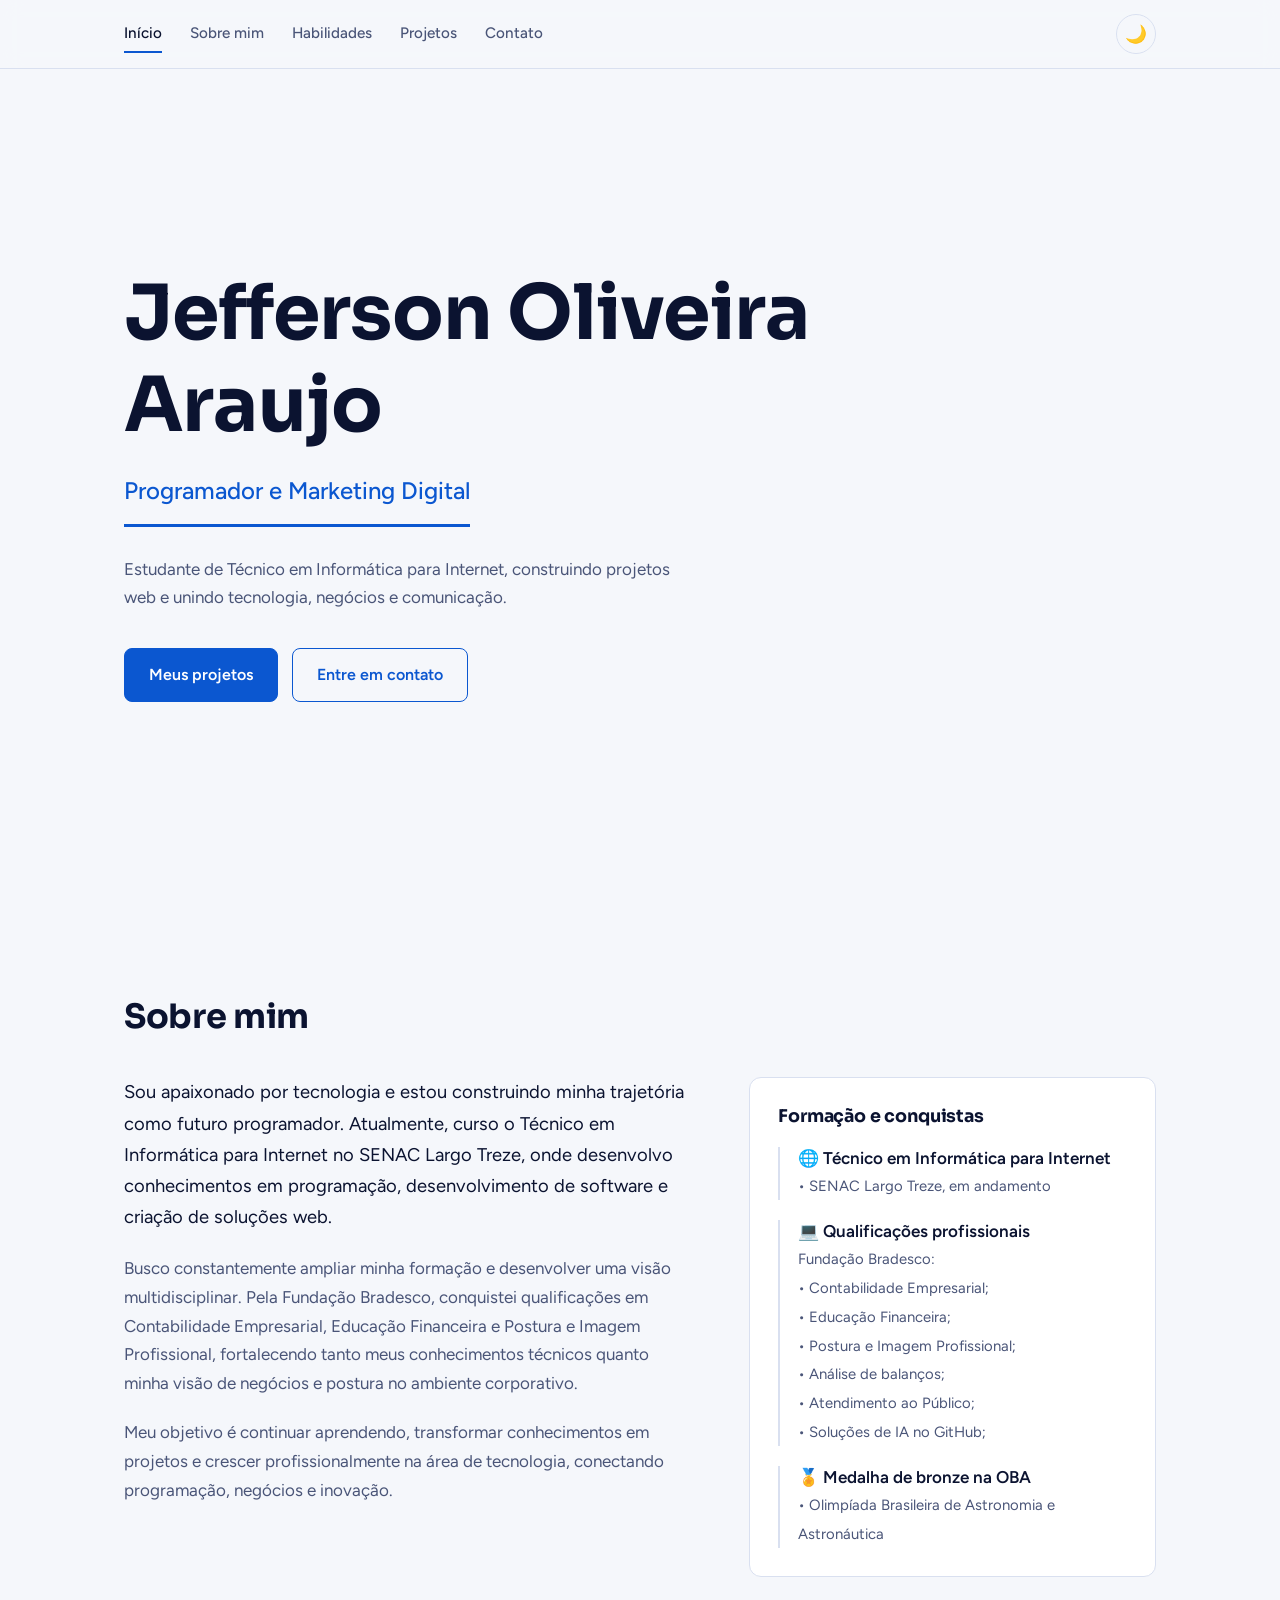
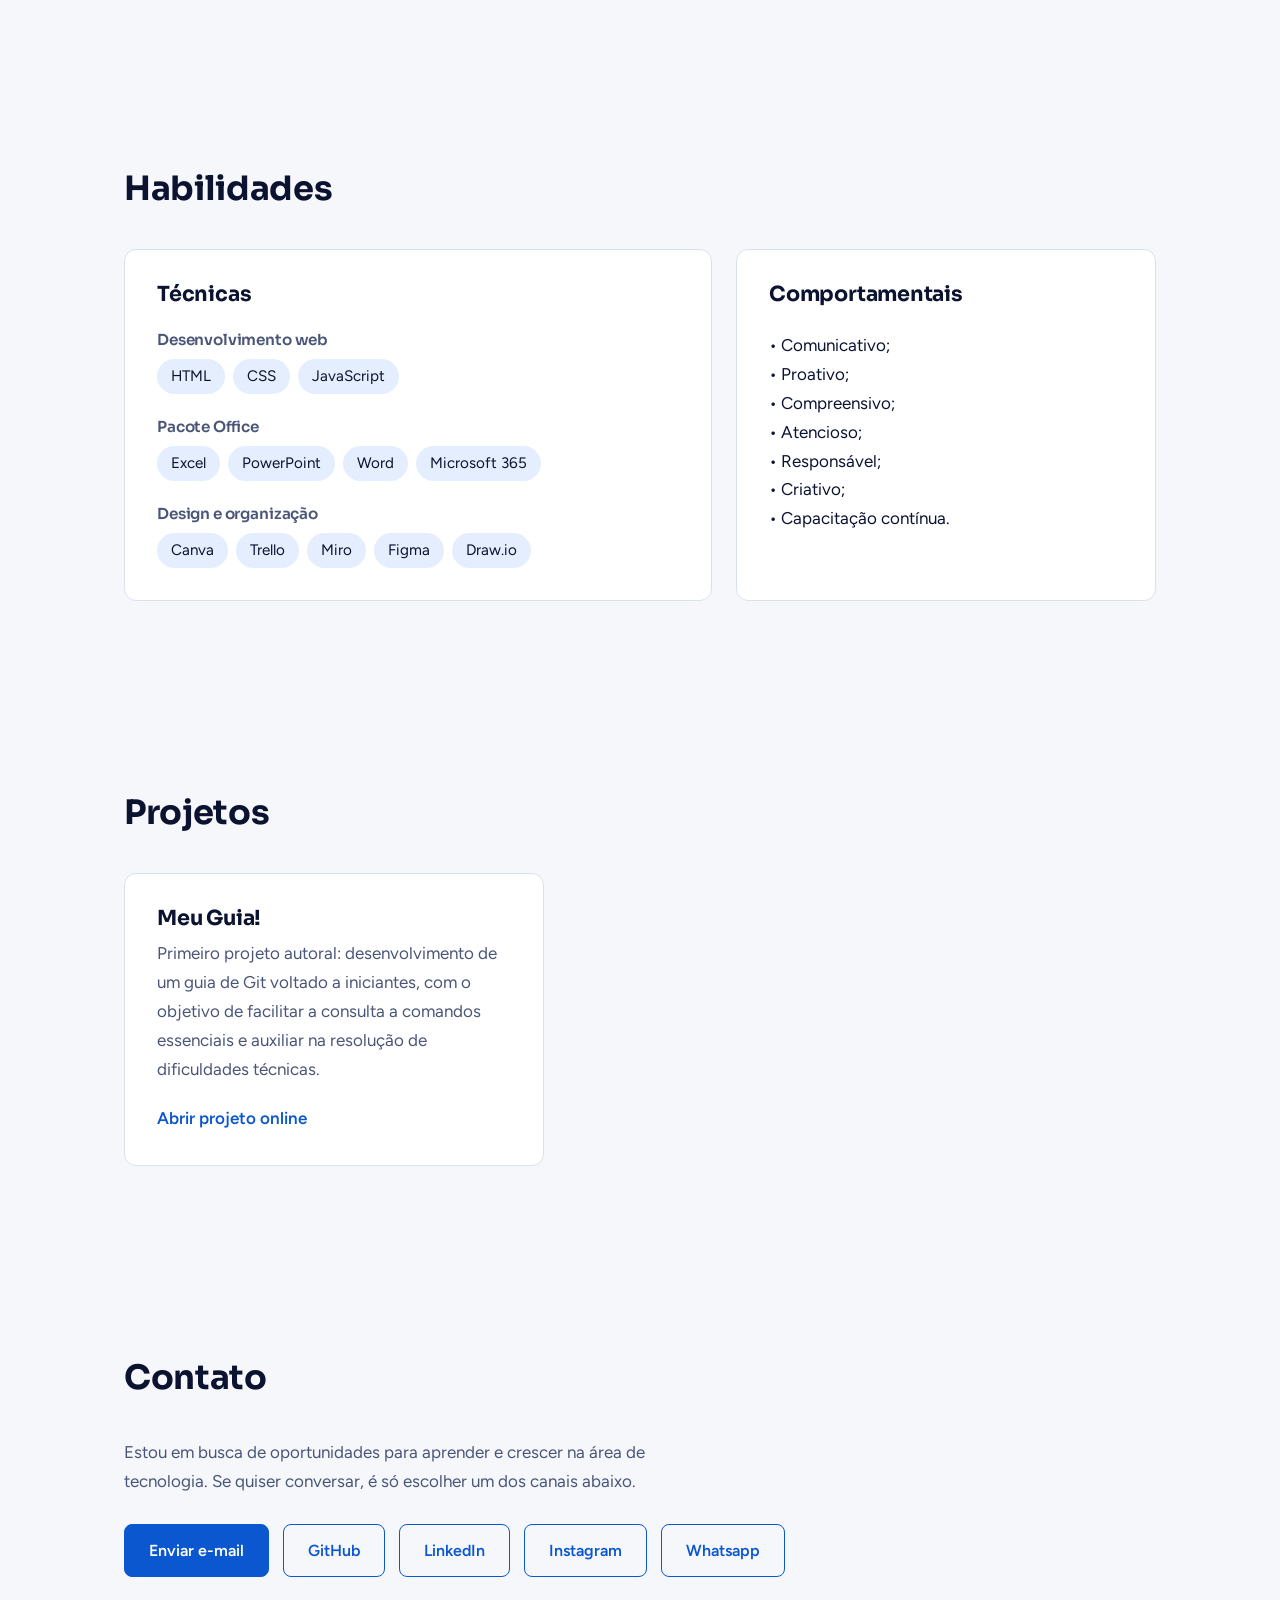
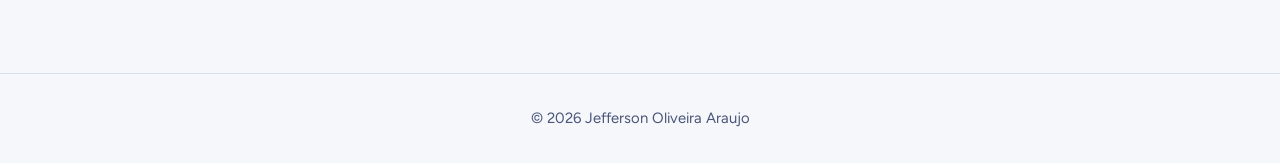
==== commit 676e4141: "Update index.html" ====
--- a/index.html
+++ b/index.html
@@ -36,7 +36,7 @@
             <nav aria-label="Menu principal">
                 <ul class="nav-list">
                     <li><a href="#inicio">Início</a></li>
-                    <li><a href="#sobre">Sobre</a></li>
+                    <li><a href="#sobre">Sobre mim</a></li>
                     <li><a href="#habilidades">Habilidades</a></li>
                     <li><a href="#projetos">Projetos</a></li>
                     <li><a href="#contato">Contato</a></li>
@@ -61,8 +61,8 @@
                     e unindo tecnologia, negócios e comunicação.
                 </p>
                 <div class="hero-actions">
-                    <a class="btn btn-primary" href="#projetos">Ver projetos</a>
-                    <a class="btn btn-secondary" href="#contato">Entrar em contato</a>
+                    <a class="btn btn-primary" href="#projetos">Meus projetos</a>
+                    <a class="btn btn-secondary" href="#contato">Entre em contato</a>
                 </div>
             </div>
         </section>
@@ -159,18 +159,22 @@
                                 <li>Canva</li>
                                 <li>Trello</li>
                                 <li>Miro</li>
+                                <li>Figma</li>
+                                <li>Draw.io</li>
                             </ul>
                         </div>
                     </div>
 
                     <div class="skill-panel">
                         <h3>Comportamentais</h3>
-                        <ul class="tags">
-                            <li>Comunicativo</li>
-                            <li>Proativo</li>
-                            <li>Compreensivo</li>
-                            <li>Atencioso</li>
-                            <li>Responsável</li>
+                        <ul>
+                            <li>• Comunicativo;</li>
+                            <li>• Proativo;</li>
+                            <li>• Compreensivo;</li>
+                            <li>• Atencioso;</li>
+                            <li>• Responsável;</li>
+                            <li>• Criativo;</li>
+                            <li>• Capacitação contínua.</li>
                         </ul>
                     </div>
 
@@ -188,7 +192,7 @@
                     <h3>Meu Guia!</h3>
                     <!-- DICA: troque esta frase por uma descrição real do projeto
                          (o que ele faz e quais tecnologias você usou) -->
-                    <p>Projeto web desenvolvido com HTML, CSS e JavaScript.</p>
+                    <p>Primeiro projeto autoral: desenvolvimento de um guia de Git voltado a iniciantes, com o objetivo de facilitar a consulta a comandos essenciais e auxiliar na resolução de dificuldades técnicas.</p>
                     <span class="project-link">Abrir projeto online</span>
                 </a>
             </div>
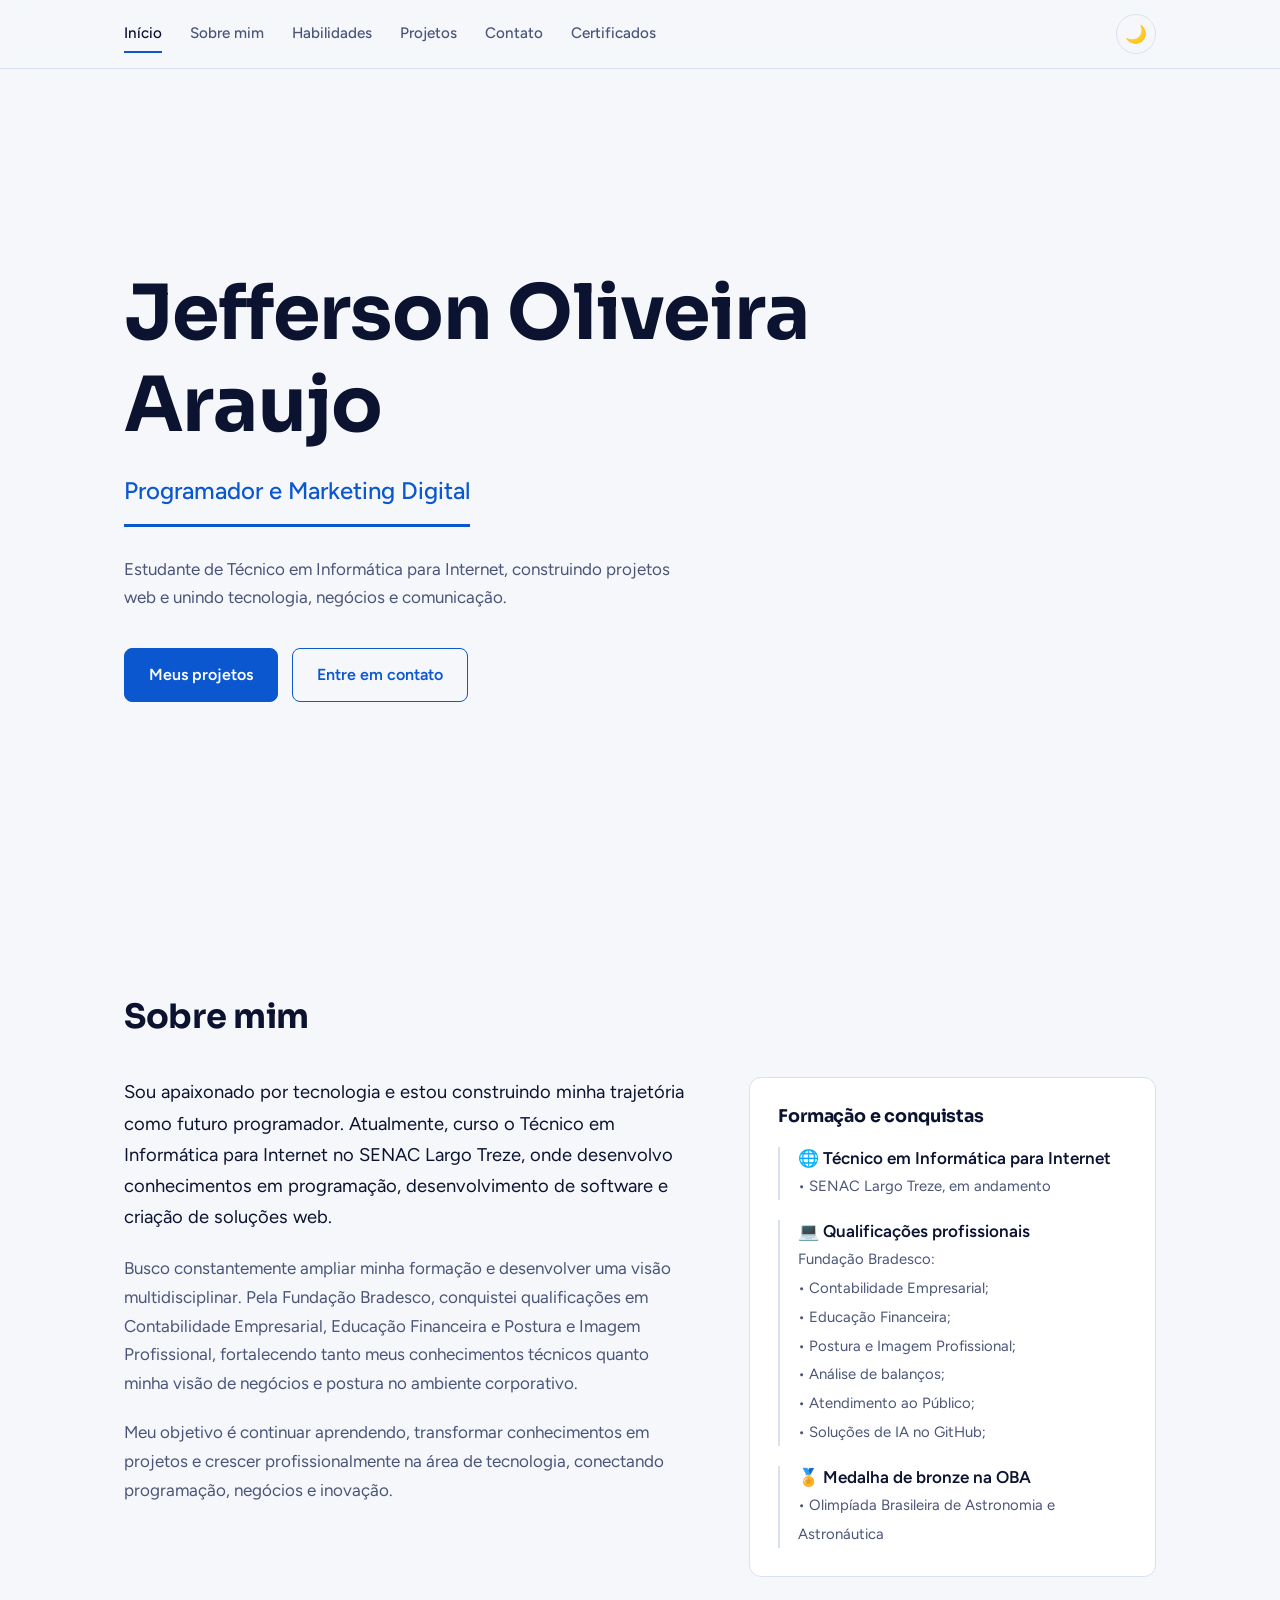
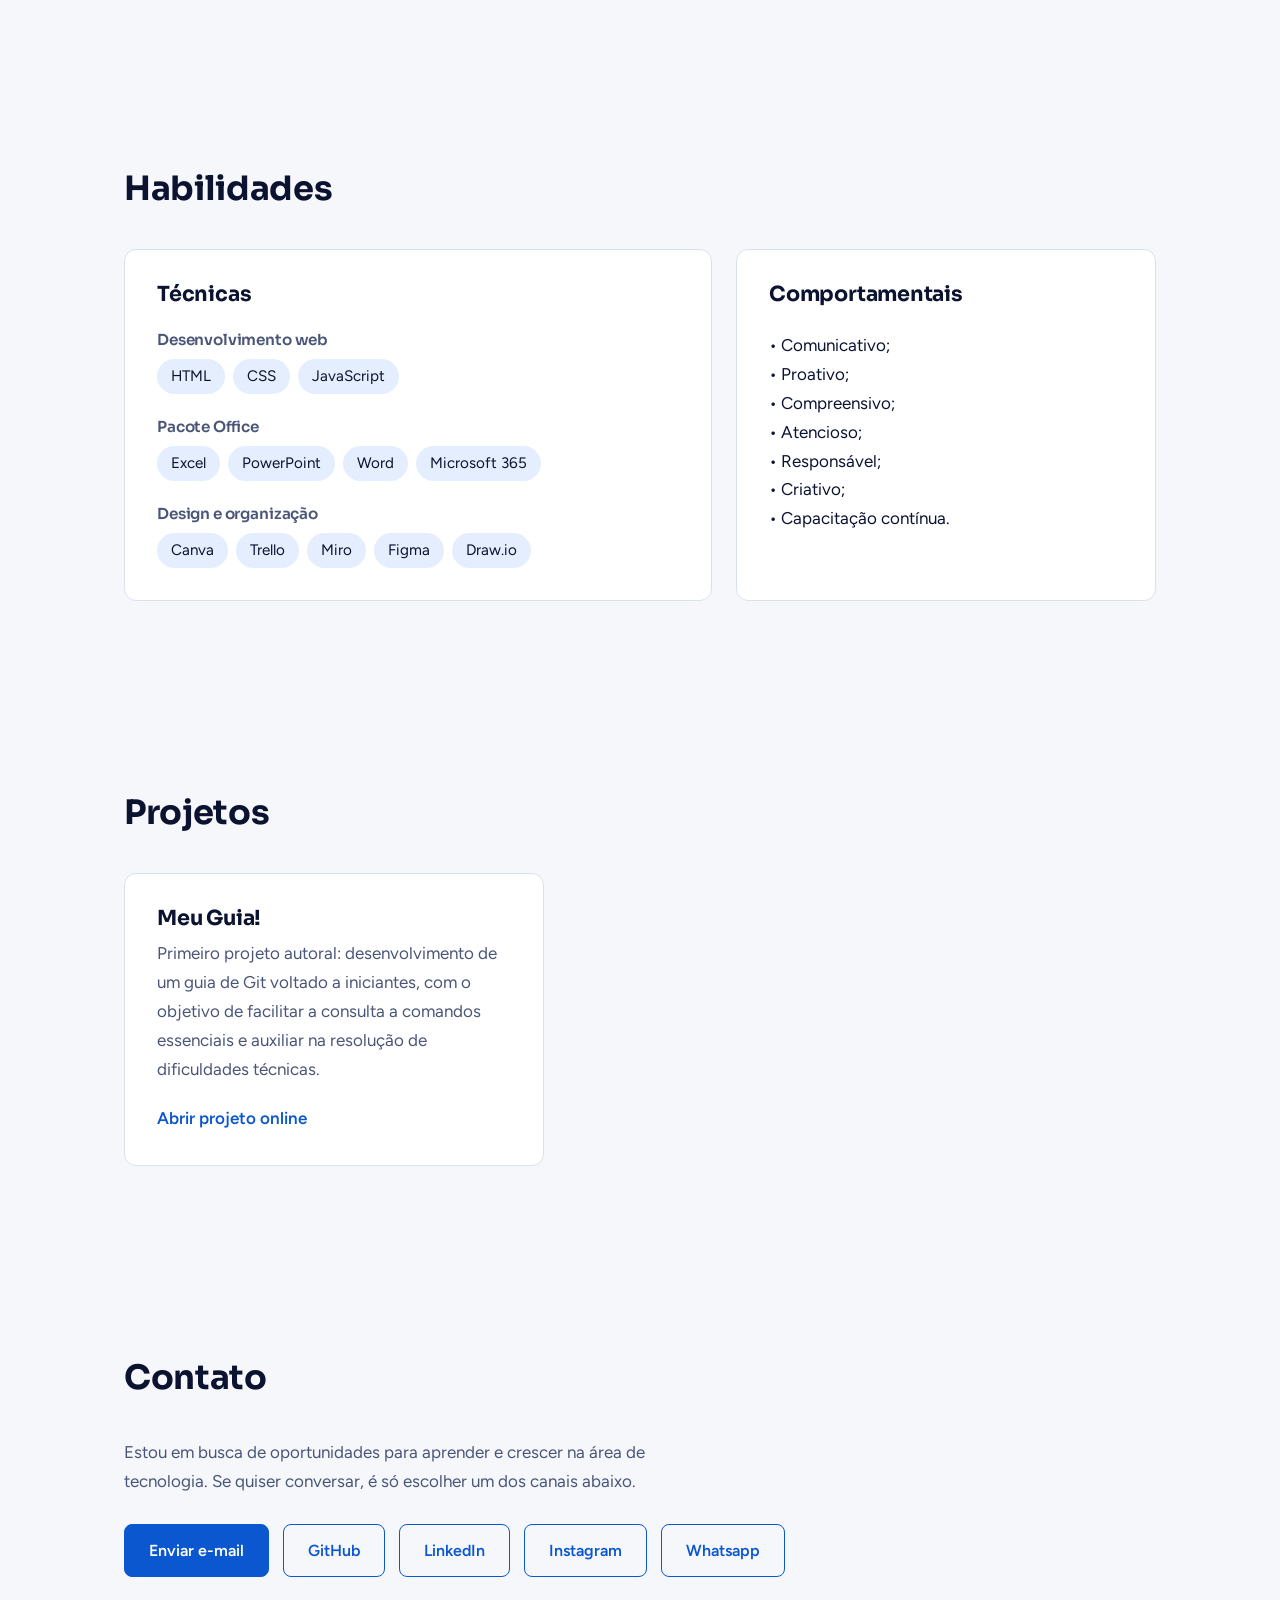
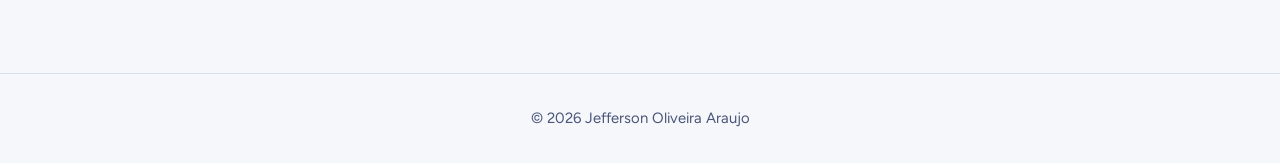
==== commit 4f58072f: "mexi mais um pouco e fiz uma nova aba de certificados" ====
--- a/index.html
+++ b/index.html
@@ -40,6 +40,7 @@
                     <li><a href="#habilidades">Habilidades</a></li>
                     <li><a href="#projetos">Projetos</a></li>
                     <li><a href="#contato">Contato</a></li>
+                    <li><a href="certificados.html">Certificados</a></li>
                 </ul>
             </nav>
 
